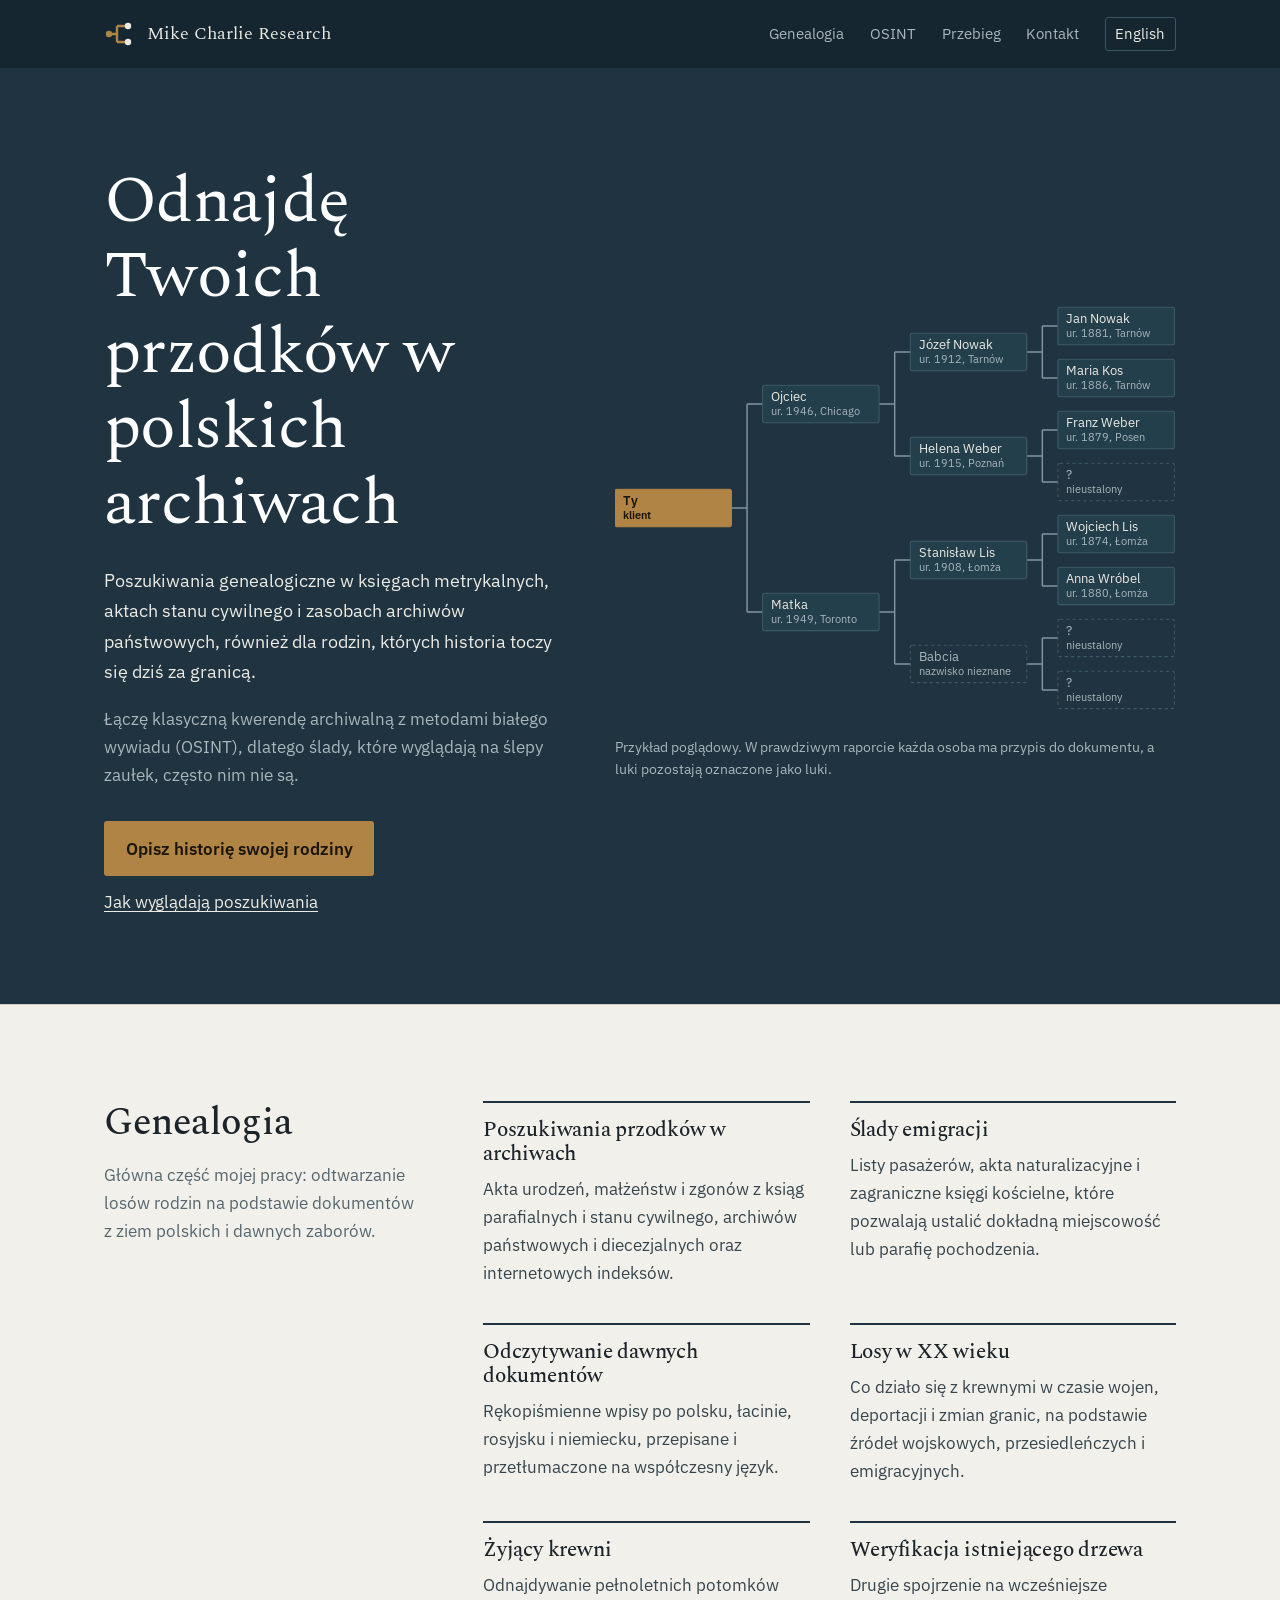
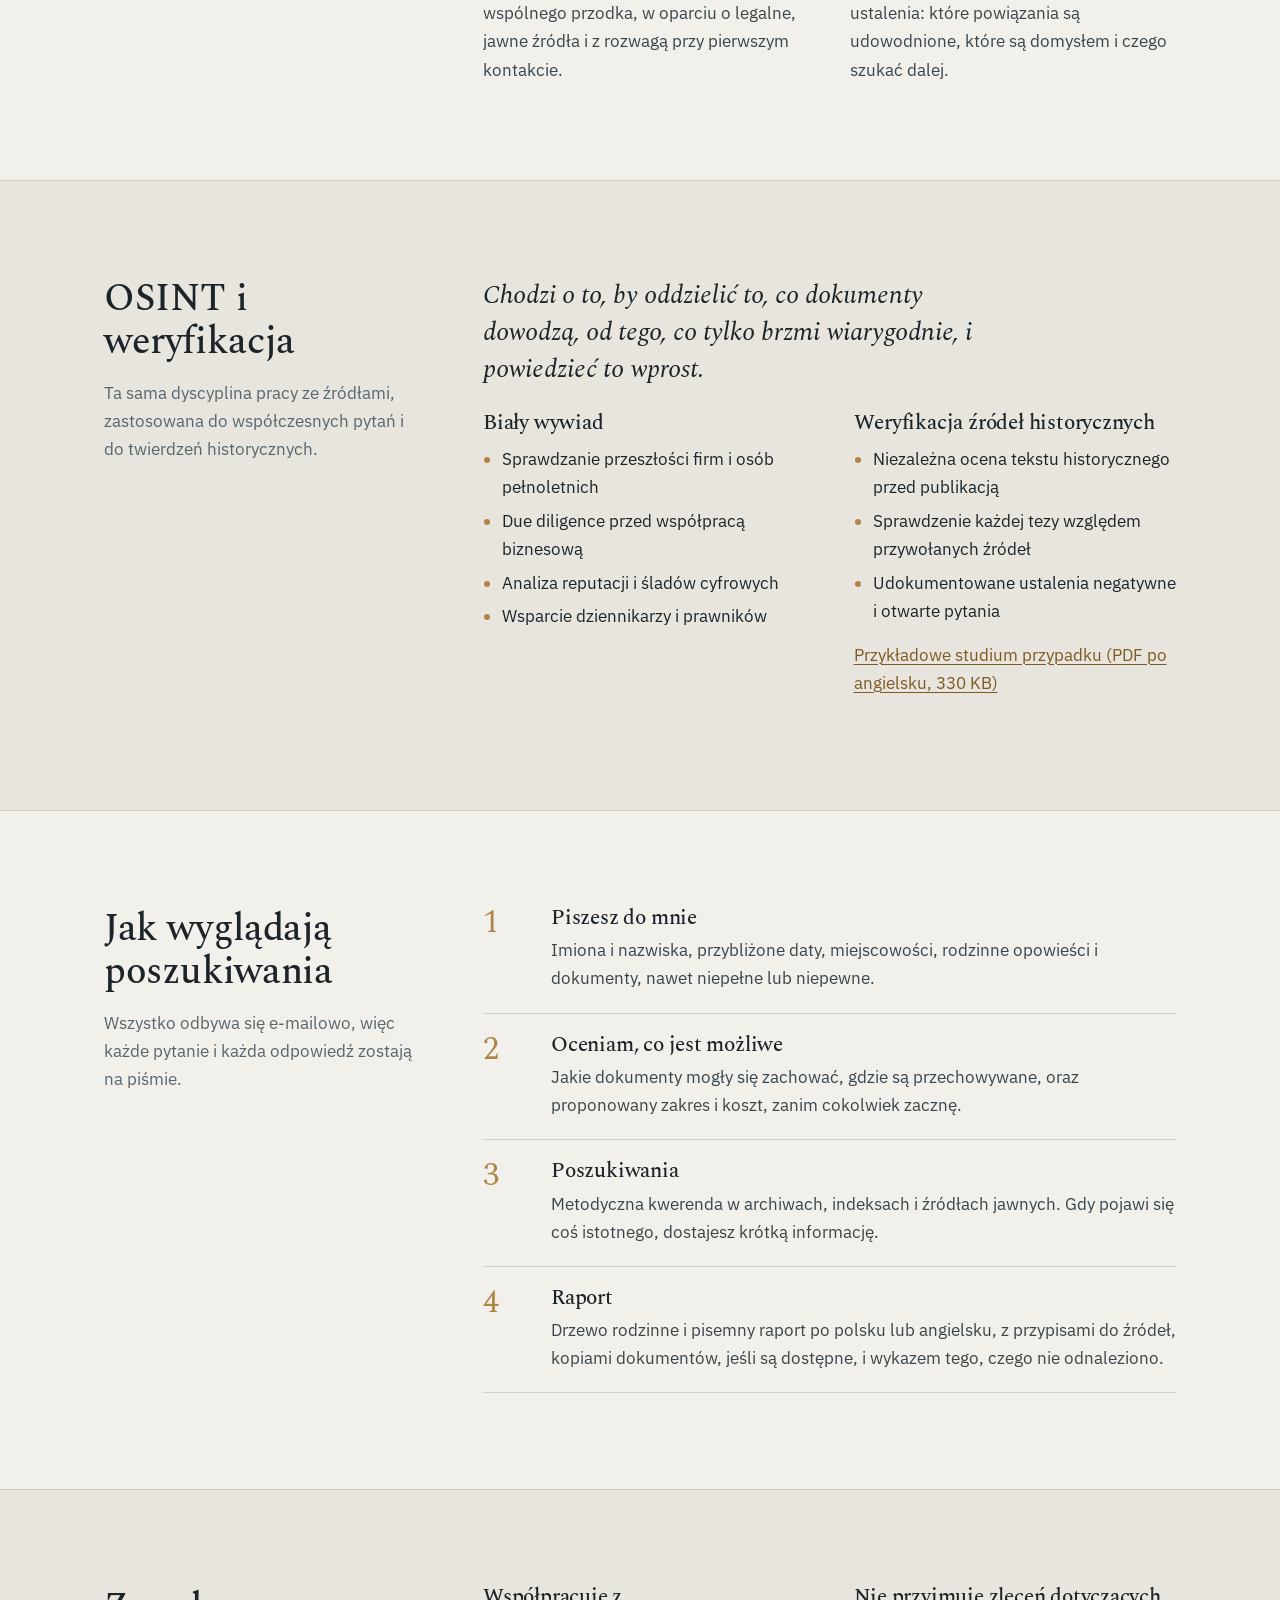
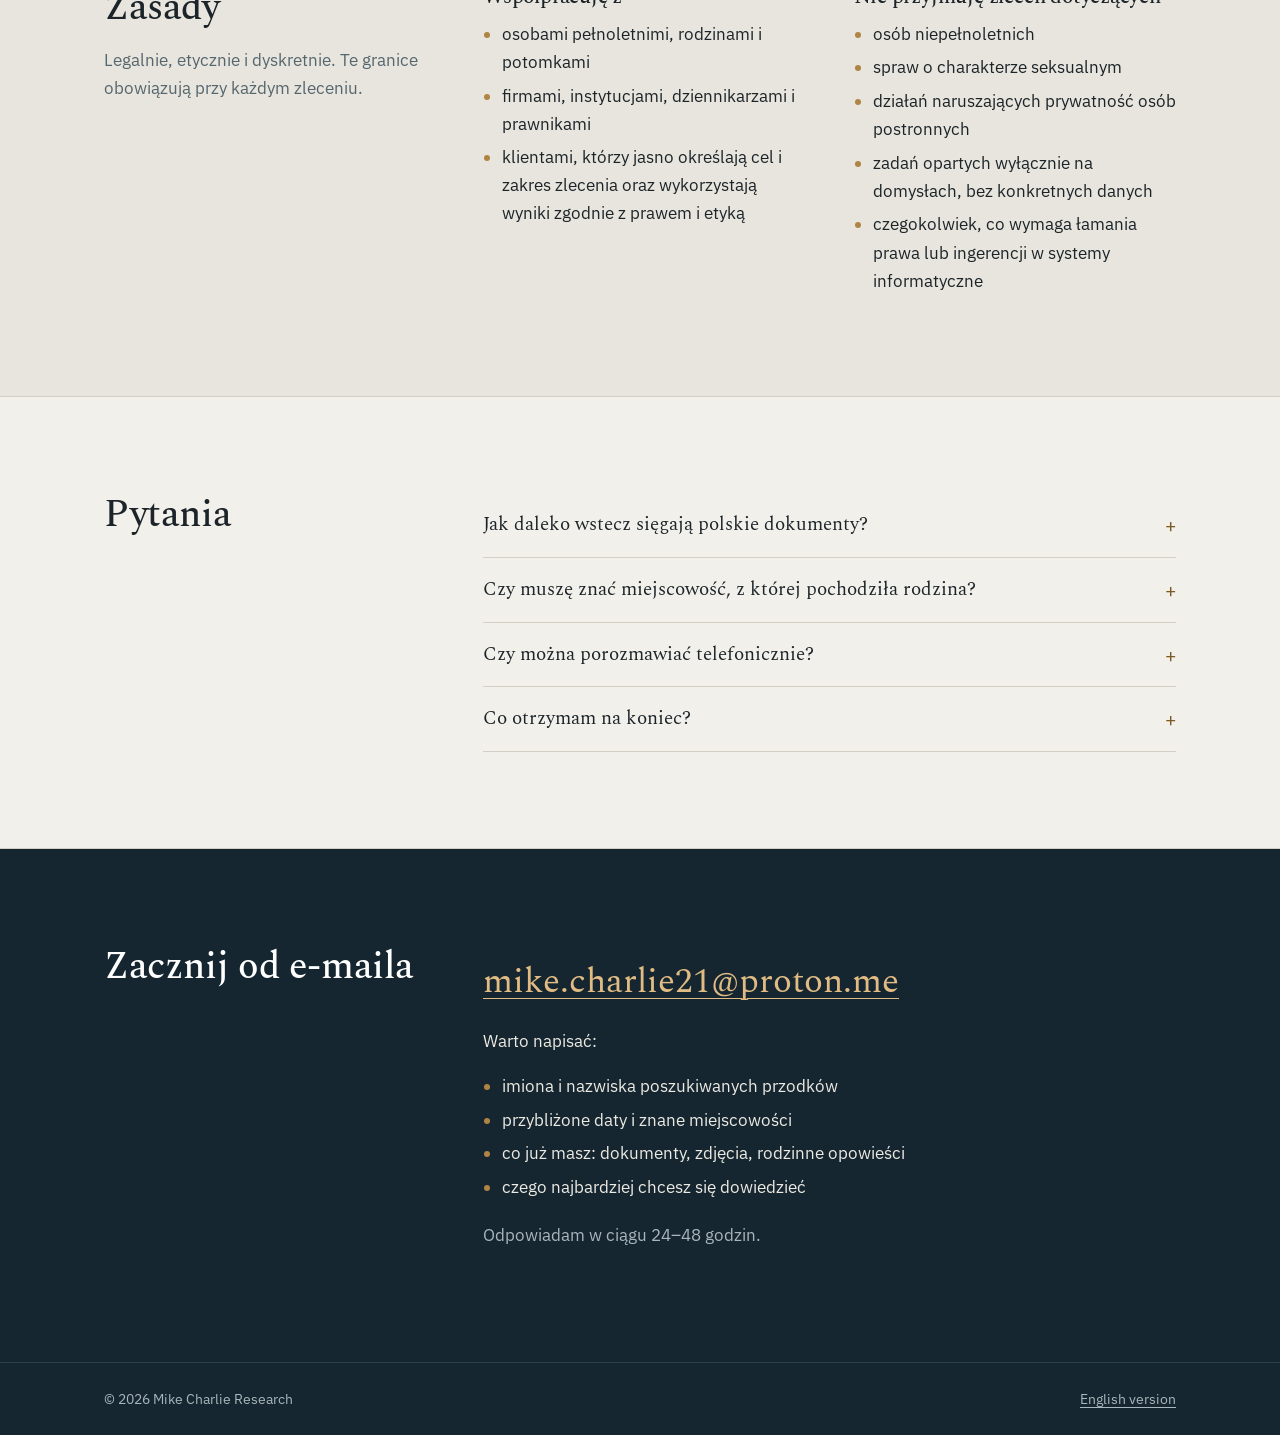
==== pl/index.html @ 54f765c5 "Shorten Polish meta description Co-Authored-By: Claude Opus 5.5 <noreply@anthropic.com>" ====
<!DOCTYPE html>
<html lang="pl">
<head>
  <meta charset="utf-8">
  <meta name="viewport" content="width=device-width, initial-scale=1">
  <title>Genealogia i poszukiwania przodków, OSINT | Mike Charlie Research</title>
  <meta name="description" content="Poszukiwania przodków w polskich archiwach: księgi metrykalne, akta stanu cywilnego, ślady emigracji, odczytywanie dawnych dokumentów i OSINT. Kontakt e-mailowy.">
  <link rel="canonical" href="https://osintinvestigator.github.io/osint/pl/">
  <link rel="alternate" hreflang="en" href="https://osintinvestigator.github.io/osint/">
  <link rel="alternate" hreflang="pl" href="https://osintinvestigator.github.io/osint/pl/">
  <link rel="alternate" hreflang="x-default" href="https://osintinvestigator.github.io/osint/">
  <meta name="robots" content="index, follow, max-image-preview:large">
  <meta name="theme-color" content="#152630">

  <meta property="og:type" content="website">
  <meta property="og:site_name" content="Mike Charlie Research">
  <meta property="og:title" content="Genealogia i poszukiwania przodków | Mike Charlie Research">
  <meta property="og:description" content="Poszukiwania przodków w polskich archiwach, ślady emigracji i weryfikacja źródeł. Każde ustalenie poparte przypisem do dokumentu.">
  <meta property="og:url" content="https://osintinvestigator.github.io/osint/pl/">
  <meta property="og:image" content="https://osintinvestigator.github.io/osint/assets/og-image-pl.png">
  <meta property="og:image:width" content="1200">
  <meta property="og:image:height" content="630">
  <meta property="og:locale" content="pl_PL">
  <meta property="og:locale:alternate" content="en_US">
  <meta name="twitter:card" content="summary_large_image">

  <link rel="icon" href="../favicon.ico" sizes="32x32">
  <link rel="icon" href="../assets/favicon.svg" type="image/svg+xml">
  <link rel="apple-touch-icon" href="../assets/apple-touch-icon.png">

  <link rel="preconnect" href="https://fonts.googleapis.com">
  <link rel="preconnect" href="https://fonts.gstatic.com" crossorigin>
  <link href="https://fonts.googleapis.com/css2?family=IBM+Plex+Sans:wght@400;500;600&family=Spectral:ital,wght@0,400;0,500;1,400&display=swap" rel="stylesheet">
  <link rel="stylesheet" href="../assets/styles.css">

  <script type="application/ld+json">
  {
    "@context": "https://schema.org",
    "@graph": [
      {
        "@type": "ProfessionalService",
        "@id": "https://osintinvestigator.github.io/osint/#business",
        "name": "Mike Charlie Research",
        "url": "https://osintinvestigator.github.io/osint/pl/",
        "logo": "https://osintinvestigator.github.io/osint/assets/apple-touch-icon.png",
        "image": "https://osintinvestigator.github.io/osint/assets/og-image-pl.png",
        "email": "mike.charlie21@proton.me",
        "description": "Poszukiwania genealogiczne w polskich archiwach, ustalanie śladów emigracji, weryfikacja źródeł historycznych oraz biały wywiad (OSINT) dla osób prywatnych, prawników i dziennikarzy.",
        "areaServed": "Worldwide",
        "availableLanguage": ["Polish", "English"],
        "knowsAbout": ["Genealogia", "Poszukiwania przodków", "Księgi metrykalne", "Archiwa państwowe", "Emigracja", "Weryfikacja źródeł historycznych", "Biały wywiad", "OSINT"]
      },
      {
        "@type": "FAQPage",
        "inLanguage": "pl",
        "mainEntity": [
          {"@type": "Question", "name": "Jak daleko wstecz sięgają polskie dokumenty?",
           "acceptedAnswer": {"@type": "Answer", "text": "Wiele katolickich ksiąg parafialnych zachowało się od XVII lub XVIII wieku, a akta stanu cywilnego prowadzono na większości ziem centralnej Polski od 1808 roku. Część zasobów zniszczyły wojny, więc zasięg poszukiwań zależy od parafii. Zanim zacznę pracę, mówię, czego realnie można się spodziewać."}},
          {"@type": "Question", "name": "Czy muszę znać miejscowość, z której pochodziła rodzina?",
           "acceptedAnswer": {"@type": "Answer", "text": "Nie. Ustalenie miejsca pochodzenia to często pierwszy etap pracy. Dokumenty emigracyjne, wojskowe i kościelne często wskazują miejscowość lub parafię."}},
          {"@type": "Question", "name": "Czy można porozmawiać telefonicznie?",
           "acceptedAnswer": {"@type": "Answer", "text": "Nie. Cała komunikacja odbywa się e-mailowo. Dzięki temu zakres zlecenia, pytania i ustalenia są udokumentowane na piśmie."}},
          {"@type": "Question", "name": "Co otrzymam na koniec?",
           "acceptedAnswer": {"@type": "Answer", "text": "Pisemny raport po polsku lub angielsku: drzewo rodzinne, każde ustalenie z odwołaniem do źródła, kopie lub linki do dokumentów, jeśli są dostępne, oraz wykaz tego, czego szukano bez rezultatu."}}
        ]
      }
    ]
  }
  </script>
</head>
<body>
  <a class="skip" href="#main">Przejdź do treści</a>

  <header class="site-head">
    <div class="wrap">
      <a class="brand" href="./" aria-label="Mike Charlie Research, strona główna">
        <svg viewBox="0 0 32 32" aria-hidden="true"><path d="M6 16h7M13 8v16M13 8h9M13 24h9" stroke="#b08444" stroke-width="2.4" fill="none"/><circle cx="24" cy="8" r="3.2" fill="#eceae3"/><circle cx="24" cy="24" r="3.2" fill="#eceae3"/><circle cx="5" cy="16" r="3.2" fill="#b08444"/></svg>
        Mike Charlie Research
      </a>
      <nav class="nav" aria-label="Menu główne">
        <a class="opt" href="#genealogia">Genealogia</a>
        <a class="opt" href="#osint">OSINT</a>
        <a class="opt" href="#przebieg">Przebieg</a>
        <a class="opt" href="#kontakt">Kontakt</a>
        <a class="lang" href="../" hreflang="en" lang="en">English</a>
      </nav>
    </div>
  </header>

  <main id="main">
    <section class="hero">
      <div class="wrap">
        <div>
          <h1>Odnajdę Twoich przodków w polskich archiwach</h1>
          <p class="lede">Poszukiwania genealogiczne w księgach metrykalnych, aktach stanu cywilnego i zasobach archiwów państwowych, również dla rodzin, których historia toczy się dziś za granicą.</p>
          <p class="sub">Łączę klasyczną kwerendę archiwalną z metodami białego wywiadu (OSINT), dlatego ślady, które wyglądają na ślepy zaułek, często nim nie są.</p>
          <div class="cta-row">
            <a class="btn" href="#kontakt">Opisz historię swojej rodziny</a>
            <a class="alt" href="#przebieg">Jak wyglądają poszukiwania</a>
          </div>
        </div>
        <figure style="margin:0">
          <svg class="tree" viewBox="0 0 540 400" role="img" aria-labelledby="tree-t tree-d">
          <title id="tree-t">Przykładowa tablica przodków</title><desc id="tree-d">Cztery pokolenia od klienta z Ameryki Północnej do pradziadków urodzonych w Tarnowie, Poznaniu i Łomży; nieustalone gałęzie oznaczone jako jeszcze nieznalezione.</desc>
          <path class="br g2" d="M112 200H127M127 100V300M127 100H142M127 300H142"/>
          <path class="br g3" d="M254 100H269M269 50V150M269 50H284M269 150H284"/>
          <path class="br g3" d="M254 300H269M269 250V350M269 250H284M269 350H284"/>
          <path class="br g4" d="M396 50H411M411 25V75M411 25H426M411 75H426"/>
          <path class="br g4" d="M396 150H411M411 125V175M411 125H426M411 175H426"/>
          <path class="br g4" d="M396 250H411M411 225V275M411 225H426M411 275H426"/>
          <path class="br g4" d="M396 350H411M411 325V375M411 325H426M411 375H426"/>
          <g class="slip g1 you"><rect x="0" y="182" width="112" height="36" rx="2"/><text x="8" y="197">Ty</text><text class="y" x="8" y="211">klient</text></g>
          <g class="slip g2"><rect x="142" y="82" width="112" height="36" rx="2"/><text x="150" y="97">Ojciec</text><text class="y" x="150" y="111">ur. 1946, Chicago</text></g>
          <g class="slip g2"><rect x="142" y="282" width="112" height="36" rx="2"/><text x="150" y="297">Matka</text><text class="y" x="150" y="311">ur. 1949, Toronto</text></g>
          <g class="slip g3"><rect x="284" y="32" width="112" height="36" rx="2"/><text x="292" y="47">Józef Nowak</text><text class="y" x="292" y="61">ur. 1912, Tarnów</text></g>
          <g class="slip g3"><rect x="284" y="132" width="112" height="36" rx="2"/><text x="292" y="147">Helena Weber</text><text class="y" x="292" y="161">ur. 1915, Poznań</text></g>
          <g class="slip g3"><rect x="284" y="232" width="112" height="36" rx="2"/><text x="292" y="247">Stanisław Lis</text><text class="y" x="292" y="261">ur. 1908, Łomża</text></g>
          <g class="slip g3 unknown"><rect x="284" y="332" width="112" height="36" rx="2"/><text x="292" y="347">Babcia</text><text class="y" x="292" y="361">nazwisko nieznane</text></g>
          <g class="slip g4"><rect x="426" y="7" width="112" height="36" rx="2"/><text x="434" y="22">Jan Nowak</text><text class="y" x="434" y="36">ur. 1881, Tarnów</text></g>
          <g class="slip g4"><rect x="426" y="57" width="112" height="36" rx="2"/><text x="434" y="72">Maria Kos</text><text class="y" x="434" y="86">ur. 1886, Tarnów</text></g>
          <g class="slip g4"><rect x="426" y="107" width="112" height="36" rx="2"/><text x="434" y="122">Franz Weber</text><text class="y" x="434" y="136">ur. 1879, Posen</text></g>
          <g class="slip g4 unknown"><rect x="426" y="157" width="112" height="36" rx="2"/><text x="434" y="172">?</text><text class="y" x="434" y="186">nieustalony</text></g>
          <g class="slip g4"><rect x="426" y="207" width="112" height="36" rx="2"/><text x="434" y="222">Wojciech Lis</text><text class="y" x="434" y="236">ur. 1874, Łomża</text></g>
          <g class="slip g4"><rect x="426" y="257" width="112" height="36" rx="2"/><text x="434" y="272">Anna Wróbel</text><text class="y" x="434" y="286">ur. 1880, Łomża</text></g>
          <g class="slip g4 unknown"><rect x="426" y="307" width="112" height="36" rx="2"/><text x="434" y="322">?</text><text class="y" x="434" y="336">nieustalony</text></g>
          <g class="slip g4 unknown"><rect x="426" y="357" width="112" height="36" rx="2"/><text x="434" y="372">?</text><text class="y" x="434" y="386">nieustalony</text></g>
          </svg>
          <figcaption class="tree-cap">Przykład poglądowy. W prawdziwym raporcie każda osoba ma przypis do dokumentu, a luki pozostają oznaczone jako luki.</figcaption>
        </figure>
      </div>
    </section>

    <section class="section" id="genealogia">
      <div class="wrap split">
        <header>
          <h2>Genealogia</h2>
          <p>Główna część mojej pracy: odtwarzanie losów rodzin na podstawie dokumentów z ziem polskich i dawnych zaborów.</p>
        </header>
        <ul class="services">
          <li>
            <h3>Poszukiwania przodków w archiwach</h3>
            <p>Akta urodzeń, małżeństw i zgonów z ksiąg parafialnych i stanu cywilnego, archiwów państwowych i diecezjalnych oraz internetowych indeksów.</p>
          </li>
          <li>
            <h3>Ślady emigracji</h3>
            <p>Listy pasażerów, akta naturalizacyjne i zagraniczne księgi kościelne, które pozwalają ustalić dokładną miejscowość lub parafię pochodzenia.</p>
          </li>
          <li>
            <h3>Odczytywanie dawnych dokumentów</h3>
            <p>Rękopiśmienne wpisy po polsku, łacinie, rosyjsku i niemiecku, przepisane i przetłumaczone na współczesny język.</p>
          </li>
          <li>
            <h3>Losy w XX wieku</h3>
            <p>Co działo się z krewnymi w czasie wojen, deportacji i zmian granic, na podstawie źródeł wojskowych, przesiedleńczych i emigracyjnych.</p>
          </li>
          <li>
            <h3>Żyjący krewni</h3>
            <p>Odnajdywanie pełnoletnich potomków wspólnego przodka, w oparciu o legalne, jawne źródła i z rozwagą przy pierwszym kontakcie.</p>
          </li>
          <li>
            <h3>Weryfikacja istniejącego drzewa</h3>
            <p>Drugie spojrzenie na wcześniejsze ustalenia: które powiązania są udowodnione, które są domysłem i czego szukać dalej.</p>
          </li>
        </ul>
      </div>
    </section>

    <section class="section band" id="osint">
      <div class="wrap split">
        <header>
          <h2>OSINT i weryfikacja</h2>
          <p>Ta sama dyscyplina pracy ze źródłami, zastosowana do współczesnych pytań i do twierdzeń historycznych.</p>
        </header>
        <div>
          <p class="quote">Chodzi o to, by oddzielić to, co dokumenty dowodzą, od tego, co tylko brzmi wiarygodnie, i powiedzieć to wprost.</p>
          <div class="two">
            <div>
              <h3>Biały wywiad</h3>
              <ul class="plain">
                <li>Sprawdzanie przeszłości firm i osób pełnoletnich</li>
                <li>Due diligence przed współpracą biznesową</li>
                <li>Analiza reputacji i śladów cyfrowych</li>
                <li>Wsparcie dziennikarzy i prawników</li>
              </ul>
            </div>
            <div>
              <h3>Weryfikacja źródeł historycznych</h3>
              <ul class="plain">
                <li>Niezależna ocena tekstu historycznego przed publikacją</li>
                <li>Sprawdzenie każdej tezy względem przywołanych źródeł</li>
                <li>Udokumentowane ustalenia negatywne i otwarte pytania</li>
              </ul>
              <p style="margin-top:1rem"><a href="../assets/case-study-historical-source-verification.pdf" hreflang="en">Przykładowe studium przypadku (PDF po angielsku, 330 KB)</a></p>
            </div>
          </div>
        </div>
      </div>
    </section>

    <section class="section" id="przebieg">
      <div class="wrap split">
        <header>
          <h2>Jak wyglądają poszukiwania</h2>
          <p>Wszystko odbywa się e-mailowo, więc każde pytanie i każda odpowiedź zostają na piśmie.</p>
        </header>
        <ol class="steps">
          <li>
            <h3>Piszesz do mnie</h3>
            <p>Imiona i nazwiska, przybliżone daty, miejscowości, rodzinne opowieści i dokumenty, nawet niepełne lub niepewne.</p>
          </li>
          <li>
            <h3>Oceniam, co jest możliwe</h3>
            <p>Jakie dokumenty mogły się zachować, gdzie są przechowywane, oraz proponowany zakres i koszt, zanim cokolwiek zacznę.</p>
          </li>
          <li>
            <h3>Poszukiwania</h3>
            <p>Metodyczna kwerenda w archiwach, indeksach i źródłach jawnych. Gdy pojawi się coś istotnego, dostajesz krótką informację.</p>
          </li>
          <li>
            <h3>Raport</h3>
            <p>Drzewo rodzinne i pisemny raport po polsku lub angielsku, z przypisami do źródeł, kopiami dokumentów, jeśli są dostępne, i wykazem tego, czego nie odnaleziono.</p>
          </li>
        </ol>
      </div>
    </section>

    <section class="section band" id="zasady">
      <div class="wrap split">
        <header>
          <h2>Zasady</h2>
          <p>Legalnie, etycznie i dyskretnie. Te granice obowiązują przy każdym zleceniu.</p>
        </header>
        <div class="two">
          <div>
            <h3>Współpracuję z</h3>
            <ul class="plain">
              <li>osobami pełnoletnimi, rodzinami i potomkami</li>
              <li>firmami, instytucjami, dziennikarzami i prawnikami</li>
              <li>klientami, którzy jasno określają cel i zakres zlecenia oraz wykorzystają wyniki zgodnie z prawem i etyką</li>
            </ul>
          </div>
          <div>
            <h3>Nie przyjmuję zleceń dotyczących</h3>
            <ul class="plain">
              <li>osób niepełnoletnich</li>
              <li>spraw o charakterze seksualnym</li>
              <li>działań naruszających prywatność osób postronnych</li>
              <li>zadań opartych wyłącznie na domysłach, bez konkretnych danych</li>
              <li>czegokolwiek, co wymaga łamania prawa lub ingerencji w systemy informatyczne</li>
            </ul>
          </div>
        </div>
      </div>
    </section>

    <section class="section faq" id="pytania">
      <div class="wrap split">
        <header>
          <h2>Pytania</h2>
        </header>
        <div>
          <details>
            <summary>Jak daleko wstecz sięgają polskie dokumenty?</summary>
            <p>Wiele katolickich ksiąg parafialnych zachowało się od XVII lub XVIII wieku, a akta stanu cywilnego prowadzono na większości ziem centralnej Polski od 1808 roku. Część zasobów zniszczyły wojny, więc zasięg poszukiwań zależy od parafii. Zanim zacznę pracę, mówię, czego realnie można się spodziewać.</p>
          </details>
          <details>
            <summary>Czy muszę znać miejscowość, z której pochodziła rodzina?</summary>
            <p>Nie. Ustalenie miejsca pochodzenia to często pierwszy etap pracy. Dokumenty emigracyjne, wojskowe i kościelne często wskazują miejscowość lub parafię.</p>
          </details>
          <details>
            <summary>Czy można porozmawiać telefonicznie?</summary>
            <p>Nie. Cała komunikacja odbywa się e-mailowo. Dzięki temu zakres zlecenia, pytania i ustalenia są udokumentowane na piśmie.</p>
          </details>
          <details>
            <summary>Co otrzymam na koniec?</summary>
            <p>Pisemny raport po polsku lub angielsku: drzewo rodzinne, każde ustalenie z odwołaniem do źródła, kopie lub linki do dokumentów, jeśli są dostępne, oraz wykaz tego, czego szukano bez rezultatu.</p>
          </details>
        </div>
      </div>
    </section>

    <section class="section contact" id="kontakt">
      <div class="wrap split">
        <header>
          <h2>Zacznij od e-maila</h2>
        </header>
        <div>
          <a class="mail" href="mailto:mike.charlie21@proton.me?subject=Zapytanie%20genealogiczne">mike.charlie21@proton.me</a>
          <p>Warto napisać:</p>
          <ul class="plain">
            <li>imiona i nazwiska poszukiwanych przodków</li>
            <li>przybliżone daty i znane miejscowości</li>
            <li>co już masz: dokumenty, zdjęcia, rodzinne opowieści</li>
            <li>czego najbardziej chcesz się dowiedzieć</li>
          </ul>
          <p class="muted" style="margin-top:1.25rem">Odpowiadam w ciągu 24–48 godzin.</p>
        </div>
      </div>
    </section>
  </main>

  <footer class="site-foot">
    <div class="wrap">
      <span>© 2026 Mike Charlie Research</span>
      <span><a href="../" hreflang="en" lang="en">English version</a></span>
    </div>
  </footer>
</body>
</html>
---- assets/styles.css ----
/* Mike Charlie Research — shared styles */
:root {
  --ink: #1f3440;        /* brand slate-teal */
  --ink-deep: #152630;
  --paper: #f1f0eb;
  --paper-2: #e7e5dd;
  --ochre: #b08444;      /* decorative / large text only */
  --ochre-text: #7e5a21; /* AA on paper */
  --text: #1c2429;
  --muted: #56666e;
  --line: #d3cfc4;
  --on-ink: #eceae3;
  --on-ink-muted: #a9b6bb;

  --serif: "Spectral", Georgia, "Times New Roman", serif;
  --sans: "IBM Plex Sans", "Segoe UI", system-ui, sans-serif;

  --wrap: 72rem;
  --gutter: clamp(1rem, 4vw, 2.5rem);
}

*, *::before, *::after { box-sizing: border-box; }
html { -webkit-text-size-adjust: 100%; scroll-behavior: smooth; }
body {
  margin: 0;
  background: var(--paper);
  color: var(--text);
  font: 400 1.0625rem/1.65 var(--sans);
  text-rendering: optimizeLegibility;
}
img, svg { max-width: 100%; height: auto; }
a { color: var(--ochre-text); text-underline-offset: .18em; text-decoration-thickness: 1px; }
a:hover { text-decoration-thickness: 2px; }
:focus-visible { outline: 2px solid var(--ochre); outline-offset: 3px; border-radius: 2px; }

.wrap { max-width: var(--wrap); margin: 0 auto; padding: 0 var(--gutter); }
.skip { position: absolute; left: -999px; top: 0; background: var(--paper); padding: .5rem 1rem; z-index: 10; }
.skip:focus { left: 1rem; top: 1rem; }

h1, h2, h3 { font-family: var(--serif); font-weight: 500; line-height: 1.15; letter-spacing: -.01em; margin: 0; }
h1 { font-size: clamp(2.3rem, 5.6vw, 4.1rem); font-weight: 400; }
h2 { font-size: clamp(1.7rem, 3.2vw, 2.35rem); }
h3 { font-size: 1.3rem; }
p { margin: 0 0 1em; max-width: 66ch; }

/* ---------- header ---------- */
.site-head { background: var(--ink-deep); color: var(--on-ink); }
.site-head .wrap { display: flex; align-items: center; justify-content: space-between; gap: 1rem; min-height: 4.25rem; }
.brand { display: flex; align-items: center; gap: .7rem; color: var(--on-ink); text-decoration: none; font-family: var(--serif); font-size: 1.15rem; }
.brand svg { width: 2rem; height: 2rem; flex: none; }
.nav { display: flex; align-items: center; gap: clamp(.8rem, 2vw, 1.75rem); font-size: .95rem; }
.nav a { color: var(--on-ink-muted); text-decoration: none; }
.nav a:hover { color: var(--on-ink); }
.nav .lang { color: var(--on-ink); border: 1px solid #3c5563; padding: .2rem .6rem; border-radius: 3px; }
@media (max-width: 760px) { .nav .opt { display: none; } }

/* ---------- hero ---------- */
.hero { background: var(--ink); color: var(--on-ink); padding: clamp(3rem, 8vw, 6rem) 0 clamp(3rem, 7vw, 5.5rem); overflow: hidden; }
.hero .wrap { display: grid; grid-template-columns: minmax(0, .9fr) minmax(0, 1.1fr); gap: clamp(2rem, 4vw, 3.5rem); align-items: center; }
.hero h1 { color: #fff; max-width: 14ch; }
.hero .lede { font-size: 1.15rem; color: var(--on-ink); margin-top: 1.5rem; max-width: 46ch; }
.hero .sub { color: var(--on-ink-muted); max-width: 46ch; }
.cta-row { display: flex; flex-wrap: wrap; gap: .75rem 1.25rem; align-items: center; margin-top: 2rem; }
.btn { display: inline-block; background: var(--ochre); color: #1a1409; font-weight: 600; text-decoration: none; padding: .85rem 1.35rem; border-radius: 3px; }
.btn:hover { background: #c4985a; }
.cta-row .alt { color: var(--on-ink); }
@media (max-width: 860px) { .hero .wrap { grid-template-columns: 1fr; } }

/* pedigree chart */
.tree { width: 100%; }
.tree .br { fill: none; stroke: #7f96a0; stroke-width: 1.4; }
.tree .slip rect { fill: #243f4c; stroke: #3f5a67; }
.tree .slip.you rect { fill: var(--ochre); stroke: var(--ochre); }
.tree .slip text { font-family: var(--sans); font-size: 12.5px; fill: var(--on-ink); }
.tree .slip text.y { fill: var(--on-ink-muted); font-size: 11px; }
.tree .slip.you text { fill: #1a1409; font-weight: 600; }
.tree .slip.unknown rect { fill: none; stroke-dasharray: 3 3; }
.tree .slip.unknown text { fill: var(--on-ink-muted); }
@media (prefers-reduced-motion: no-preference) {
  .tree .br { stroke-dasharray: 400; stroke-dashoffset: 400; animation: draw 1.1s ease-out forwards; }
  .tree .slip { opacity: 0; animation: show .5s ease-out forwards; }
  .tree .g1 { animation-delay: .1s; }
  .tree .g2 { animation-delay: .7s; }
  .tree .g3 { animation-delay: 1.3s; }
  .tree .g4 { animation-delay: 1.9s; }
  .tree .g5 { animation-delay: 2.5s; }
  @keyframes draw { to { stroke-dashoffset: 0; } }
  @keyframes show { to { opacity: 1; } }
}
.tree-cap { font-size: .85rem; color: var(--on-ink-muted); margin: .75rem 0 0; }

/* ---------- sections ---------- */
.section { padding: clamp(3.5rem, 8vw, 6rem) 0; border-top: 1px solid var(--line); }
.section:first-of-type { border-top: 0; }
.split { display: grid; grid-template-columns: minmax(0, 1fr) minmax(0, 2.2fr); gap: clamp(1.5rem, 5vw, 5rem); }
.split > header p { color: var(--muted); margin-top: 1rem; }
@media (max-width: 860px) { .split { grid-template-columns: 1fr; } }

.services { list-style: none; margin: 0; padding: 0; display: grid; grid-template-columns: repeat(2, minmax(0, 1fr)); gap: 2.25rem 2.5rem; }
.services li { border-top: 2px solid var(--ink); padding-top: 1rem; }
.services h3 { margin-bottom: .5rem; }
.services p { color: #37454c; margin: 0; }
@media (max-width: 620px) { .services { grid-template-columns: 1fr; } }

.plain { margin: 0; padding-left: 1.2rem; }
.plain li { margin: .35rem 0; max-width: 62ch; }
.plain li::marker { color: var(--ochre); }

/* process: a real sequence, so it is numbered */
.steps { list-style: none; counter-reset: s; margin: 0; padding: 0; }
.steps li { counter-increment: s; display: grid; grid-template-columns: 3.25rem 1fr; gap: 0 1rem; padding: 1.25rem 0; border-bottom: 1px solid var(--line); }
.steps li:first-child { padding-top: 0; }
.steps li::before { content: counter(s); font-family: var(--serif); font-size: 2rem; line-height: 1; color: var(--ochre); grid-row: span 2; }
.steps h3 { margin-bottom: .35rem; }
.steps p { margin: 0; color: #37454c; }

.band { background: var(--paper-2); }
.quote { font-family: var(--serif); font-style: italic; font-size: clamp(1.25rem, 2.4vw, 1.6rem); line-height: 1.45; margin: 0 0 1.5rem; max-width: 40ch; }

.two { display: grid; grid-template-columns: 1fr 1fr; gap: 2rem 3rem; }
.two h3 { margin-bottom: .6rem; }
@media (max-width: 620px) { .two { grid-template-columns: 1fr; } }

.faq details { border-bottom: 1px solid var(--line); padding: 1rem 0; }
.faq summary { cursor: pointer; font-family: var(--serif); font-size: 1.2rem; list-style: none; display: flex; justify-content: space-between; gap: 1rem; }
.faq summary::-webkit-details-marker { display: none; }
.faq summary::after { content: "+"; color: var(--ochre-text); font-family: var(--sans); }
.faq details[open] summary::after { content: "\2212"; }
.faq details p { margin: .75rem 0 0; color: #37454c; }

/* ---------- contact ---------- */
.contact { background: var(--ink-deep); color: var(--on-ink); }
.contact h2 { color: #fff; }
.contact a { color: #e0bb83; }
.contact .mail { font-family: var(--serif); font-size: clamp(1.4rem, 3.6vw, 2.2rem); display: inline-block; margin: .5rem 0 1rem; word-break: break-all; }
.contact .plain li::marker { color: var(--ochre); }
.contact .muted { color: var(--on-ink-muted); }

.site-foot { background: var(--ink-deep); color: var(--on-ink-muted); font-size: .9rem; border-top: 1px solid #2a4150; }
.site-foot .wrap { display: flex; flex-wrap: wrap; justify-content: space-between; gap: .5rem 2rem; padding-top: 1.5rem; padding-bottom: 1.5rem; }
.site-foot a { color: var(--on-ink-muted); }
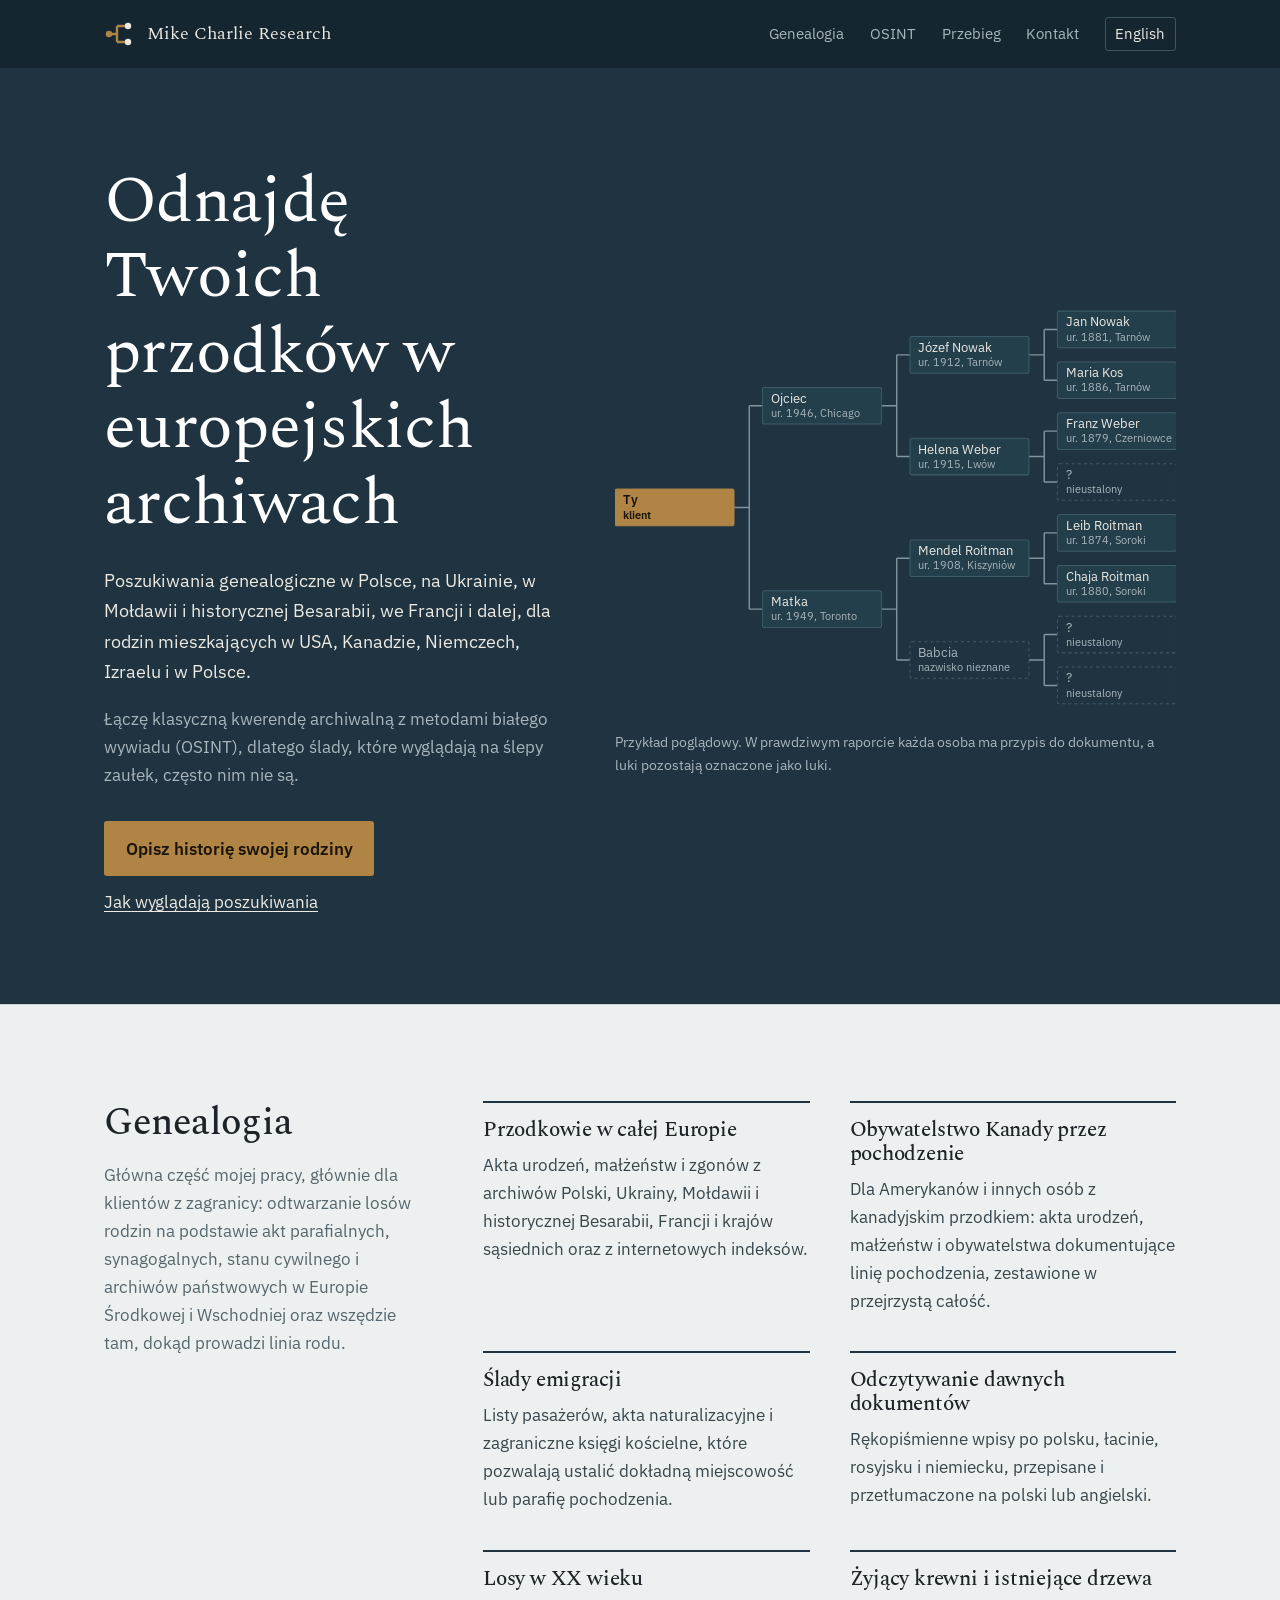
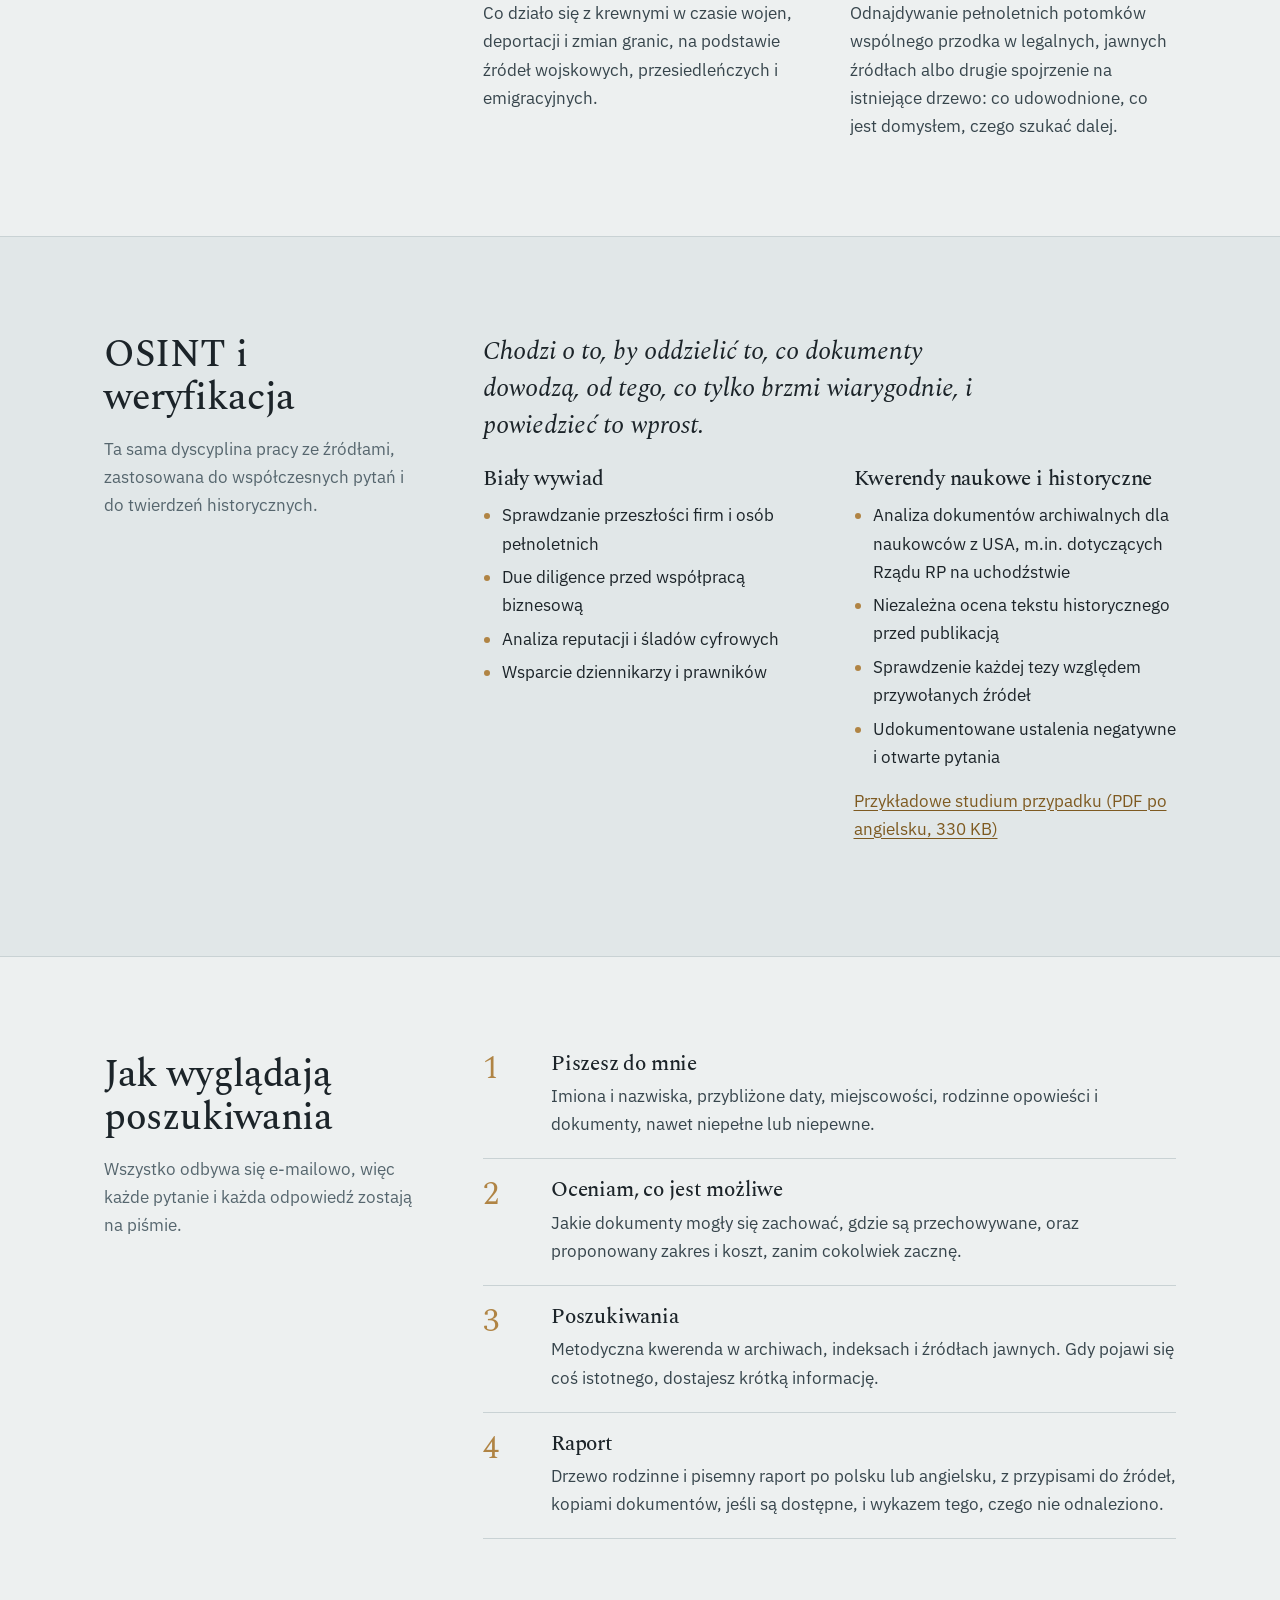
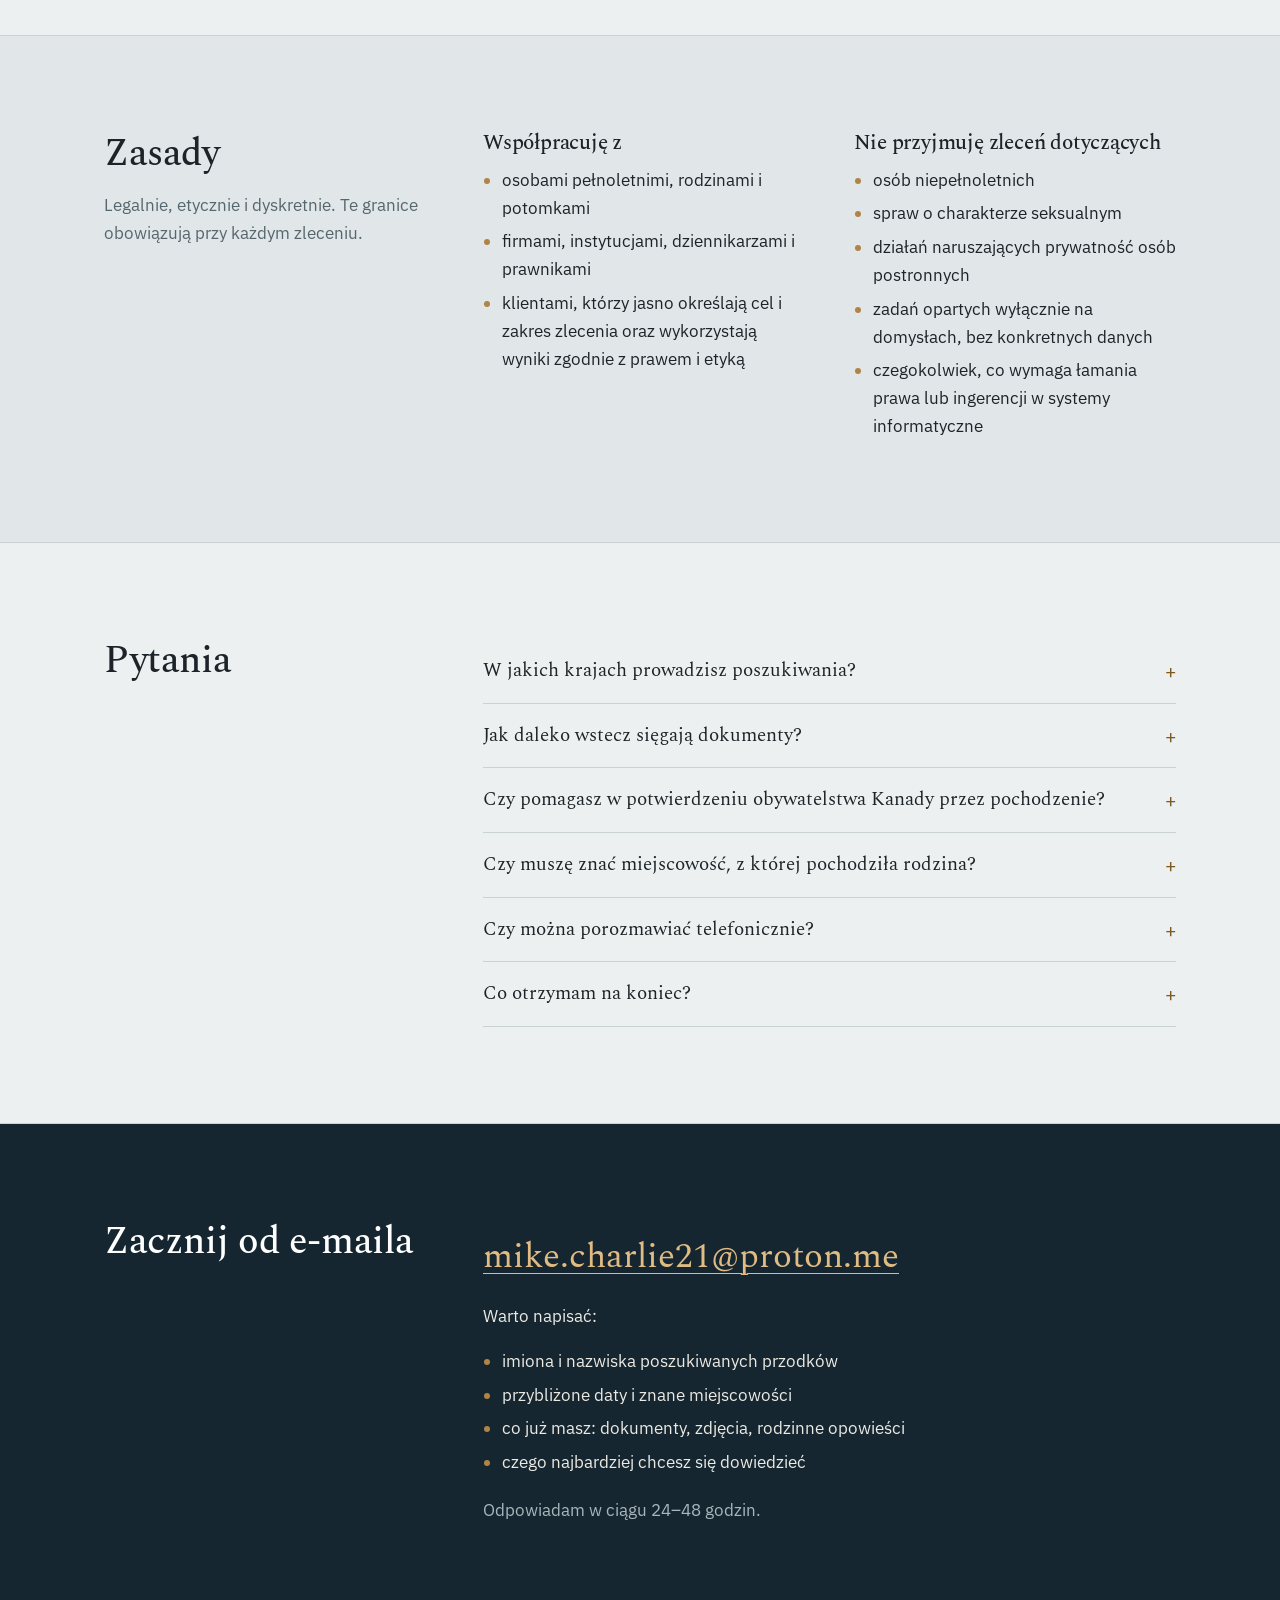
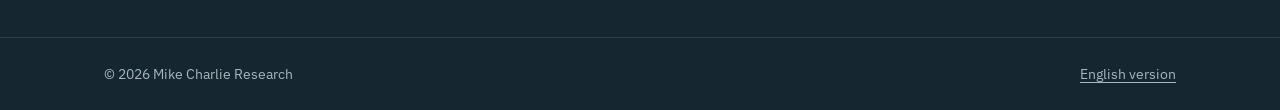
==== commit 11ff3a5c: "Reposition for international clients: European archives, Canadian citizenship, academic research - H" ====
--- a/pl/index.html
+++ b/pl/index.html
@@ -3,8 +3,8 @@
 <head>
   <meta charset="utf-8">
   <meta name="viewport" content="width=device-width, initial-scale=1">
-  <title>Genealogia i poszukiwania przodków, OSINT | Mike Charlie Research</title>
-  <meta name="description" content="Poszukiwania przodków w polskich archiwach: księgi metrykalne, akta stanu cywilnego, ślady emigracji, odczytywanie dawnych dokumentów i OSINT. Kontakt e-mailowy.">
+  <title>Poszukiwania przodków w Europie | Mike Charlie Research</title>
+  <meta name="description" content="Poszukiwania przodków w archiwach Polski, Ukrainy, Mołdawii (Besarabii), Francji i innych krajów. Dokumentacja do obywatelstwa Kanady, kwerendy naukowe, OSINT.">
   <link rel="canonical" href="https://osintinvestigator.github.io/osint/pl/">
   <link rel="alternate" hreflang="en" href="https://osintinvestigator.github.io/osint/">
   <link rel="alternate" hreflang="pl" href="https://osintinvestigator.github.io/osint/pl/">
@@ -14,8 +14,8 @@
 
   <meta property="og:type" content="website">
   <meta property="og:site_name" content="Mike Charlie Research">
-  <meta property="og:title" content="Genealogia i poszukiwania przodków | Mike Charlie Research">
-  <meta property="og:description" content="Poszukiwania przodków w polskich archiwach, ślady emigracji i weryfikacja źródeł. Każde ustalenie poparte przypisem do dokumentu.">
+  <meta property="og:title" content="Genealogia i poszukiwania przodków w Europie | Mike Charlie Research">
+  <meta property="og:description" content="Poszukiwania przodków w archiwach Polski, Ukrainy, Mołdawii, Francji i innych krajów, dla rodzin z USA, Kanady, Niemiec i Izraela. Każde ustalenie poparte przypisem do dokumentu.">
   <meta property="og:url" content="https://osintinvestigator.github.io/osint/pl/">
   <meta property="og:image" content="https://osintinvestigator.github.io/osint/assets/og-image-pl.png">
   <meta property="og:image:width" content="1200">
@@ -45,17 +45,21 @@
         "logo": "https://osintinvestigator.github.io/osint/assets/apple-touch-icon.png",
         "image": "https://osintinvestigator.github.io/osint/assets/og-image-pl.png",
         "email": "mike.charlie21@proton.me",
-        "description": "Poszukiwania genealogiczne w polskich archiwach, ustalanie śladów emigracji, weryfikacja źródeł historycznych oraz biały wywiad (OSINT) dla osób prywatnych, prawników i dziennikarzy.",
+        "description": "Poszukiwania genealogiczne w archiwach europejskich, zwłaszcza Polski, Ukrainy, Mołdawii (historycznej Besarabii) i Francji, dla klientów z USA, Kanady, Niemiec i Izraela. Dokumentacja pochodzenia do potwierdzenia obywatelstwa Kanady, kwerendy dla naukowców, weryfikacja źródeł historycznych i biały wywiad (OSINT).",
         "areaServed": "Worldwide",
         "availableLanguage": ["Polish", "English"],
-        "knowsAbout": ["Genealogia", "Poszukiwania przodków", "Księgi metrykalne", "Archiwa państwowe", "Emigracja", "Weryfikacja źródeł historycznych", "Biały wywiad", "OSINT"]
+        "knowsAbout": ["Genealogia", "Poszukiwania przodków", "Genealogia Europy Wschodniej", "Besarabia", "Mołdawia", "Ukraina", "Obywatelstwo Kanady przez pochodzenie", "Rząd RP na uchodźstwie", "Księgi metrykalne", "Emigracja", "Weryfikacja źródeł historycznych", "OSINT"]
       },
       {
         "@type": "FAQPage",
         "inLanguage": "pl",
         "mainEntity": [
-          {"@type": "Question", "name": "Jak daleko wstecz sięgają polskie dokumenty?",
-           "acceptedAnswer": {"@type": "Answer", "text": "Wiele katolickich ksiąg parafialnych zachowało się od XVII lub XVIII wieku, a akta stanu cywilnego prowadzono na większości ziem centralnej Polski od 1808 roku. Część zasobów zniszczyły wojny, więc zasięg poszukiwań zależy od parafii. Zanim zacznę pracę, mówię, czego realnie można się spodziewać."}},
+          {"@type": "Question", "name": "W jakich krajach prowadzisz poszukiwania?",
+           "acceptedAnswer": {"@type": "Answer", "text": "Głównie w Europie Środkowej i Wschodniej: w Polsce, na Ukrainie, w Mołdawii i historycznej Besarabii, a także we Francji, w Niemczech i innych krajach, do których prowadzi linia rodu. Większość moich klientów mieszka w USA, Niemczech, Izraelu i Kanadzie."}},
+          {"@type": "Question", "name": "Jak daleko wstecz sięgają dokumenty?",
+           "acceptedAnswer": {"@type": "Answer", "text": "To zależy od kraju i parafii lub gminy wyznaniowej. W Polsce wiele katolickich ksiąg parafialnych zachowało się od XVII lub XVIII wieku; na dawnych ziemiach Imperium Rosyjskiego, np. w Besarabii, większość zachowanych ksiąg metrykalnych pochodzi z XIX wieku. Część zasobów zniszczyły wojny, więc zanim zacznę pracę, mówię, czego realnie można się spodziewać."}},
+          {"@type": "Question", "name": "Czy pomagasz w potwierdzeniu obywatelstwa Kanady przez pochodzenie?",
+           "acceptedAnswer": {"@type": "Answer", "text": "Tak, w części badawczej. Odnajduję i dokumentuję akta urodzeń, małżeństw i obywatelstwa, które łączą Cię z kanadyjskim przodkiem, i zestawiam je w przejrzystą dokumentację pochodzenia. Nie udzielam porad prawnych i nie składam wniosków; w tym zakresie należy zwrócić się do prawnika imigracyjnego lub bezpośrednio do IRCC."}},
           {"@type": "Question", "name": "Czy muszę znać miejscowość, z której pochodziła rodzina?",
            "acceptedAnswer": {"@type": "Answer", "text": "Nie. Ustalenie miejsca pochodzenia to często pierwszy etap pracy. Dokumenty emigracyjne, wojskowe i kościelne często wskazują miejscowość lub parafię."}},
           {"@type": "Question", "name": "Czy można porozmawiać telefonicznie?",
@@ -91,8 +95,8 @@
     <section class="hero">
       <div class="wrap">
         <div>
-          <h1>Odnajdę Twoich przodków w polskich archiwach</h1>
-          <p class="lede">Poszukiwania genealogiczne w księgach metrykalnych, aktach stanu cywilnego i zasobach archiwów państwowych, również dla rodzin, których historia toczy się dziś za granicą.</p>
+          <h1>Odnajdę Twoich przodków w europejskich archiwach</h1>
+          <p class="lede">Poszukiwania genealogiczne w Polsce, na Ukrainie, w Mołdawii i historycznej Besarabii, we Francji i dalej, dla rodzin mieszkających w USA, Kanadzie, Niemczech, Izraelu i w Polsce.</p>
           <p class="sub">Łączę klasyczną kwerendę archiwalną z metodami białego wywiadu (OSINT), dlatego ślady, które wyglądają na ślepy zaułek, często nim nie są.</p>
           <div class="cta-row">
             <a class="btn" href="#kontakt">Opisz historię swojej rodziny</a>
@@ -100,30 +104,30 @@
           </div>
         </div>
         <figure style="margin:0">
-          <svg class="tree" viewBox="0 0 540 400" role="img" aria-labelledby="tree-t tree-d">
-          <title id="tree-t">Przykładowa tablica przodków</title><desc id="tree-d">Cztery pokolenia od klienta z Ameryki Północnej do pradziadków urodzonych w Tarnowie, Poznaniu i Łomży; nieustalone gałęzie oznaczone jako jeszcze nieznalezione.</desc>
-          <path class="br g2" d="M112 200H127M127 100V300M127 100H142M127 300H142"/>
-          <path class="br g3" d="M254 100H269M269 50V150M269 50H284M269 150H284"/>
-          <path class="br g3" d="M254 300H269M269 250V350M269 250H284M269 350H284"/>
-          <path class="br g4" d="M396 50H411M411 25V75M411 25H426M411 75H426"/>
-          <path class="br g4" d="M396 150H411M411 125V175M411 125H426M411 175H426"/>
-          <path class="br g4" d="M396 250H411M411 225V275M411 225H426M411 275H426"/>
-          <path class="br g4" d="M396 350H411M411 325V375M411 325H426M411 375H426"/>
-          <g class="slip g1 you"><rect x="0" y="182" width="112" height="36" rx="2"/><text x="8" y="197">Ty</text><text class="y" x="8" y="211">klient</text></g>
-          <g class="slip g2"><rect x="142" y="82" width="112" height="36" rx="2"/><text x="150" y="97">Ojciec</text><text class="y" x="150" y="111">ur. 1946, Chicago</text></g>
-          <g class="slip g2"><rect x="142" y="282" width="112" height="36" rx="2"/><text x="150" y="297">Matka</text><text class="y" x="150" y="311">ur. 1949, Toronto</text></g>
-          <g class="slip g3"><rect x="284" y="32" width="112" height="36" rx="2"/><text x="292" y="47">Józef Nowak</text><text class="y" x="292" y="61">ur. 1912, Tarnów</text></g>
-          <g class="slip g3"><rect x="284" y="132" width="112" height="36" rx="2"/><text x="292" y="147">Helena Weber</text><text class="y" x="292" y="161">ur. 1915, Poznań</text></g>
-          <g class="slip g3"><rect x="284" y="232" width="112" height="36" rx="2"/><text x="292" y="247">Stanisław Lis</text><text class="y" x="292" y="261">ur. 1908, Łomża</text></g>
-          <g class="slip g3 unknown"><rect x="284" y="332" width="112" height="36" rx="2"/><text x="292" y="347">Babcia</text><text class="y" x="292" y="361">nazwisko nieznane</text></g>
-          <g class="slip g4"><rect x="426" y="7" width="112" height="36" rx="2"/><text x="434" y="22">Jan Nowak</text><text class="y" x="434" y="36">ur. 1881, Tarnów</text></g>
-          <g class="slip g4"><rect x="426" y="57" width="112" height="36" rx="2"/><text x="434" y="72">Maria Kos</text><text class="y" x="434" y="86">ur. 1886, Tarnów</text></g>
-          <g class="slip g4"><rect x="426" y="107" width="112" height="36" rx="2"/><text x="434" y="122">Franz Weber</text><text class="y" x="434" y="136">ur. 1879, Posen</text></g>
-          <g class="slip g4 unknown"><rect x="426" y="157" width="112" height="36" rx="2"/><text x="434" y="172">?</text><text class="y" x="434" y="186">nieustalony</text></g>
-          <g class="slip g4"><rect x="426" y="207" width="112" height="36" rx="2"/><text x="434" y="222">Wojciech Lis</text><text class="y" x="434" y="236">ur. 1874, Łomża</text></g>
-          <g class="slip g4"><rect x="426" y="257" width="112" height="36" rx="2"/><text x="434" y="272">Anna Wróbel</text><text class="y" x="434" y="286">ur. 1880, Łomża</text></g>
-          <g class="slip g4 unknown"><rect x="426" y="307" width="112" height="36" rx="2"/><text x="434" y="322">?</text><text class="y" x="434" y="336">nieustalony</text></g>
-          <g class="slip g4 unknown"><rect x="426" y="357" width="112" height="36" rx="2"/><text x="434" y="372">?</text><text class="y" x="434" y="386">nieustalony</text></g>
+          <svg class="tree" viewBox="0 0 552 400" role="img" aria-labelledby="tree-t tree-d">
+          <title id="tree-t">Przykładowa tablica przodków</title><desc id="tree-d">Cztery pokolenia od klienta z Ameryki Północnej do pradziadków urodzonych w Tarnowie, Czerniowcach i Sorokach w Besarabii; nieustalone gałęzie oznaczone jako jeszcze nieznalezione.</desc>
+          <path class="br g2" d="M117 200H132M132 100V300M132 100H145M132 300H145"/>
+          <path class="br g3" d="M262 100H277M277 50V150M277 50H290M277 150H290"/>
+          <path class="br g3" d="M262 300H277M277 250V350M277 250H290M277 350H290"/>
+          <path class="br g4" d="M407 50H422M422 25V75M422 25H435M422 75H435"/>
+          <path class="br g4" d="M407 150H422M422 125V175M422 125H435M422 175H435"/>
+          <path class="br g4" d="M407 250H422M422 225V275M422 225H435M422 275H435"/>
+          <path class="br g4" d="M407 350H422M422 325V375M422 325H435M422 375H435"/>
+          <g class="slip g1 you"><rect x="0" y="182" width="117" height="36" rx="2"/><text x="8" y="197">Ty</text><text class="y" x="8" y="211">klient</text></g>
+          <g class="slip g2"><rect x="145" y="82" width="117" height="36" rx="2"/><text x="153" y="97">Ojciec</text><text class="y" x="153" y="111">ur. 1946, Chicago</text></g>
+          <g class="slip g2"><rect x="145" y="282" width="117" height="36" rx="2"/><text x="153" y="297">Matka</text><text class="y" x="153" y="311">ur. 1949, Toronto</text></g>
+          <g class="slip g3"><rect x="290" y="32" width="117" height="36" rx="2"/><text x="298" y="47">Józef Nowak</text><text class="y" x="298" y="61">ur. 1912, Tarnów</text></g>
+          <g class="slip g3"><rect x="290" y="132" width="117" height="36" rx="2"/><text x="298" y="147">Helena Weber</text><text class="y" x="298" y="161">ur. 1915, Lwów</text></g>
+          <g class="slip g3"><rect x="290" y="232" width="117" height="36" rx="2"/><text x="298" y="247">Mendel Roitman</text><text class="y" x="298" y="261">ur. 1908, Kiszyniów</text></g>
+          <g class="slip g3 unknown"><rect x="290" y="332" width="117" height="36" rx="2"/><text x="298" y="347">Babcia</text><text class="y" x="298" y="361">nazwisko nieznane</text></g>
+          <g class="slip g4"><rect x="435" y="7" width="117" height="36" rx="2"/><text x="443" y="22">Jan Nowak</text><text class="y" x="443" y="36">ur. 1881, Tarnów</text></g>
+          <g class="slip g4"><rect x="435" y="57" width="117" height="36" rx="2"/><text x="443" y="72">Maria Kos</text><text class="y" x="443" y="86">ur. 1886, Tarnów</text></g>
+          <g class="slip g4"><rect x="435" y="107" width="117" height="36" rx="2"/><text x="443" y="122">Franz Weber</text><text class="y" x="443" y="136">ur. 1879, Czerniowce</text></g>
+          <g class="slip g4 unknown"><rect x="435" y="157" width="117" height="36" rx="2"/><text x="443" y="172">?</text><text class="y" x="443" y="186">nieustalony</text></g>
+          <g class="slip g4"><rect x="435" y="207" width="117" height="36" rx="2"/><text x="443" y="222">Leib Roitman</text><text class="y" x="443" y="236">ur. 1874, Soroki</text></g>
+          <g class="slip g4"><rect x="435" y="257" width="117" height="36" rx="2"/><text x="443" y="272">Chaja Roitman</text><text class="y" x="443" y="286">ur. 1880, Soroki</text></g>
+          <g class="slip g4 unknown"><rect x="435" y="307" width="117" height="36" rx="2"/><text x="443" y="322">?</text><text class="y" x="443" y="336">nieustalony</text></g>
+          <g class="slip g4 unknown"><rect x="435" y="357" width="117" height="36" rx="2"/><text x="443" y="372">?</text><text class="y" x="443" y="386">nieustalony</text></g>
           </svg>
           <figcaption class="tree-cap">Przykład poglądowy. W prawdziwym raporcie każda osoba ma przypis do dokumentu, a luki pozostają oznaczone jako luki.</figcaption>
         </figure>
@@ -134,12 +138,16 @@
       <div class="wrap split">
         <header>
           <h2>Genealogia</h2>
-          <p>Główna część mojej pracy: odtwarzanie losów rodzin na podstawie dokumentów z ziem polskich i dawnych zaborów.</p>
+          <p>Główna część mojej pracy, głównie dla klientów z zagranicy: odtwarzanie losów rodzin na podstawie akt parafialnych, synagogalnych, stanu cywilnego i archiwów państwowych w Europie Środkowej i Wschodniej oraz wszędzie tam, dokąd prowadzi linia rodu.</p>
         </header>
         <ul class="services">
           <li>
-            <h3>Poszukiwania przodków w archiwach</h3>
-            <p>Akta urodzeń, małżeństw i zgonów z ksiąg parafialnych i stanu cywilnego, archiwów państwowych i diecezjalnych oraz internetowych indeksów.</p>
+            <h3>Przodkowie w całej Europie</h3>
+            <p>Akta urodzeń, małżeństw i zgonów z archiwów Polski, Ukrainy, Mołdawii i historycznej Besarabii, Francji i krajów sąsiednich oraz z internetowych indeksów.</p>
+          </li>
+          <li>
+            <h3>Obywatelstwo Kanady przez pochodzenie</h3>
+            <p>Dla Amerykanów i innych osób z kanadyjskim przodkiem: akta urodzeń, małżeństw i obywatelstwa dokumentujące linię pochodzenia, zestawione w przejrzystą całość.</p>
           </li>
           <li>
             <h3>Ślady emigracji</h3>
@@ -147,19 +155,15 @@
           </li>
           <li>
             <h3>Odczytywanie dawnych dokumentów</h3>
-            <p>Rękopiśmienne wpisy po polsku, łacinie, rosyjsku i niemiecku, przepisane i przetłumaczone na współczesny język.</p>
+            <p>Rękopiśmienne wpisy po polsku, łacinie, rosyjsku i niemiecku, przepisane i przetłumaczone na polski lub angielski.</p>
           </li>
           <li>
             <h3>Losy w XX wieku</h3>
             <p>Co działo się z krewnymi w czasie wojen, deportacji i zmian granic, na podstawie źródeł wojskowych, przesiedleńczych i emigracyjnych.</p>
           </li>
           <li>
-            <h3>Żyjący krewni</h3>
-            <p>Odnajdywanie pełnoletnich potomków wspólnego przodka, w oparciu o legalne, jawne źródła i z rozwagą przy pierwszym kontakcie.</p>
-          </li>
-          <li>
-            <h3>Weryfikacja istniejącego drzewa</h3>
-            <p>Drugie spojrzenie na wcześniejsze ustalenia: które powiązania są udowodnione, które są domysłem i czego szukać dalej.</p>
+            <h3>Żyjący krewni i istniejące drzewa</h3>
+            <p>Odnajdywanie pełnoletnich potomków wspólnego przodka w legalnych, jawnych źródłach albo drugie spojrzenie na istniejące drzewo: co udowodnione, co jest domysłem, czego szukać dalej.</p>
           </li>
         </ul>
       </div>
@@ -184,8 +188,9 @@
               </ul>
             </div>
             <div>
-              <h3>Weryfikacja źródeł historycznych</h3>
+              <h3>Kwerendy naukowe i historyczne</h3>
               <ul class="plain">
+                <li>Analiza dokumentów archiwalnych dla naukowców z USA, m.in. dotyczących Rządu RP na uchodźstwie</li>
                 <li>Niezależna ocena tekstu historycznego przed publikacją</li>
                 <li>Sprawdzenie każdej tezy względem przywołanych źródeł</li>
                 <li>Udokumentowane ustalenia negatywne i otwarte pytania</li>
@@ -260,8 +265,16 @@
         </header>
         <div>
           <details>
-            <summary>Jak daleko wstecz sięgają polskie dokumenty?</summary>
-            <p>Wiele katolickich ksiąg parafialnych zachowało się od XVII lub XVIII wieku, a akta stanu cywilnego prowadzono na większości ziem centralnej Polski od 1808 roku. Część zasobów zniszczyły wojny, więc zasięg poszukiwań zależy od parafii. Zanim zacznę pracę, mówię, czego realnie można się spodziewać.</p>
+            <summary>W jakich krajach prowadzisz poszukiwania?</summary>
+            <p>Głównie w Europie Środkowej i Wschodniej: w Polsce, na Ukrainie, w Mołdawii i historycznej Besarabii, a także we Francji, w Niemczech i innych krajach, do których prowadzi linia rodu. Większość moich klientów mieszka w USA, Niemczech, Izraelu i Kanadzie.</p>
+          </details>
+          <details>
+            <summary>Jak daleko wstecz sięgają dokumenty?</summary>
+            <p>To zależy od kraju i parafii lub gminy wyznaniowej. W Polsce wiele katolickich ksiąg parafialnych zachowało się od XVII lub XVIII wieku; na dawnych ziemiach Imperium Rosyjskiego, np. w Besarabii, większość zachowanych ksiąg metrykalnych pochodzi z XIX wieku. Część zasobów zniszczyły wojny, więc zanim zacznę pracę, mówię, czego realnie można się spodziewać.</p>
+          </details>
+          <details>
+            <summary>Czy pomagasz w potwierdzeniu obywatelstwa Kanady przez pochodzenie?</summary>
+            <p>Tak, w części badawczej. Odnajduję i dokumentuję akta urodzeń, małżeństw i obywatelstwa, które łączą Cię z kanadyjskim przodkiem, i zestawiam je w przejrzystą dokumentację pochodzenia. Nie udzielam porad prawnych i nie składam wniosków; w tym zakresie należy zwrócić się do prawnika imigracyjnego lub bezpośrednio do IRCC.</p>
           </details>
           <details>
             <summary>Czy muszę znać miejscowość, z której pochodziła rodzina?</summary>
--- a/assets/styles.css
+++ b/assets/styles.css
@@ -2,13 +2,13 @@
 :root {
   --ink: #1f3440;        /* brand slate-teal */
   --ink-deep: #152630;
-  --paper: #f1f0eb;
-  --paper-2: #e7e5dd;
+  --paper: #edf0f0;
+  --paper-2: #e1e7e8;
   --ochre: #b08444;      /* decorative / large text only */
   --ochre-text: #7e5a21; /* AA on paper */
   --text: #1c2429;
   --muted: #56666e;
-  --line: #d3cfc4;
+  --line: #c9d2d4;
   --on-ink: #eceae3;
   --on-ink-muted: #a9b6bb;
 
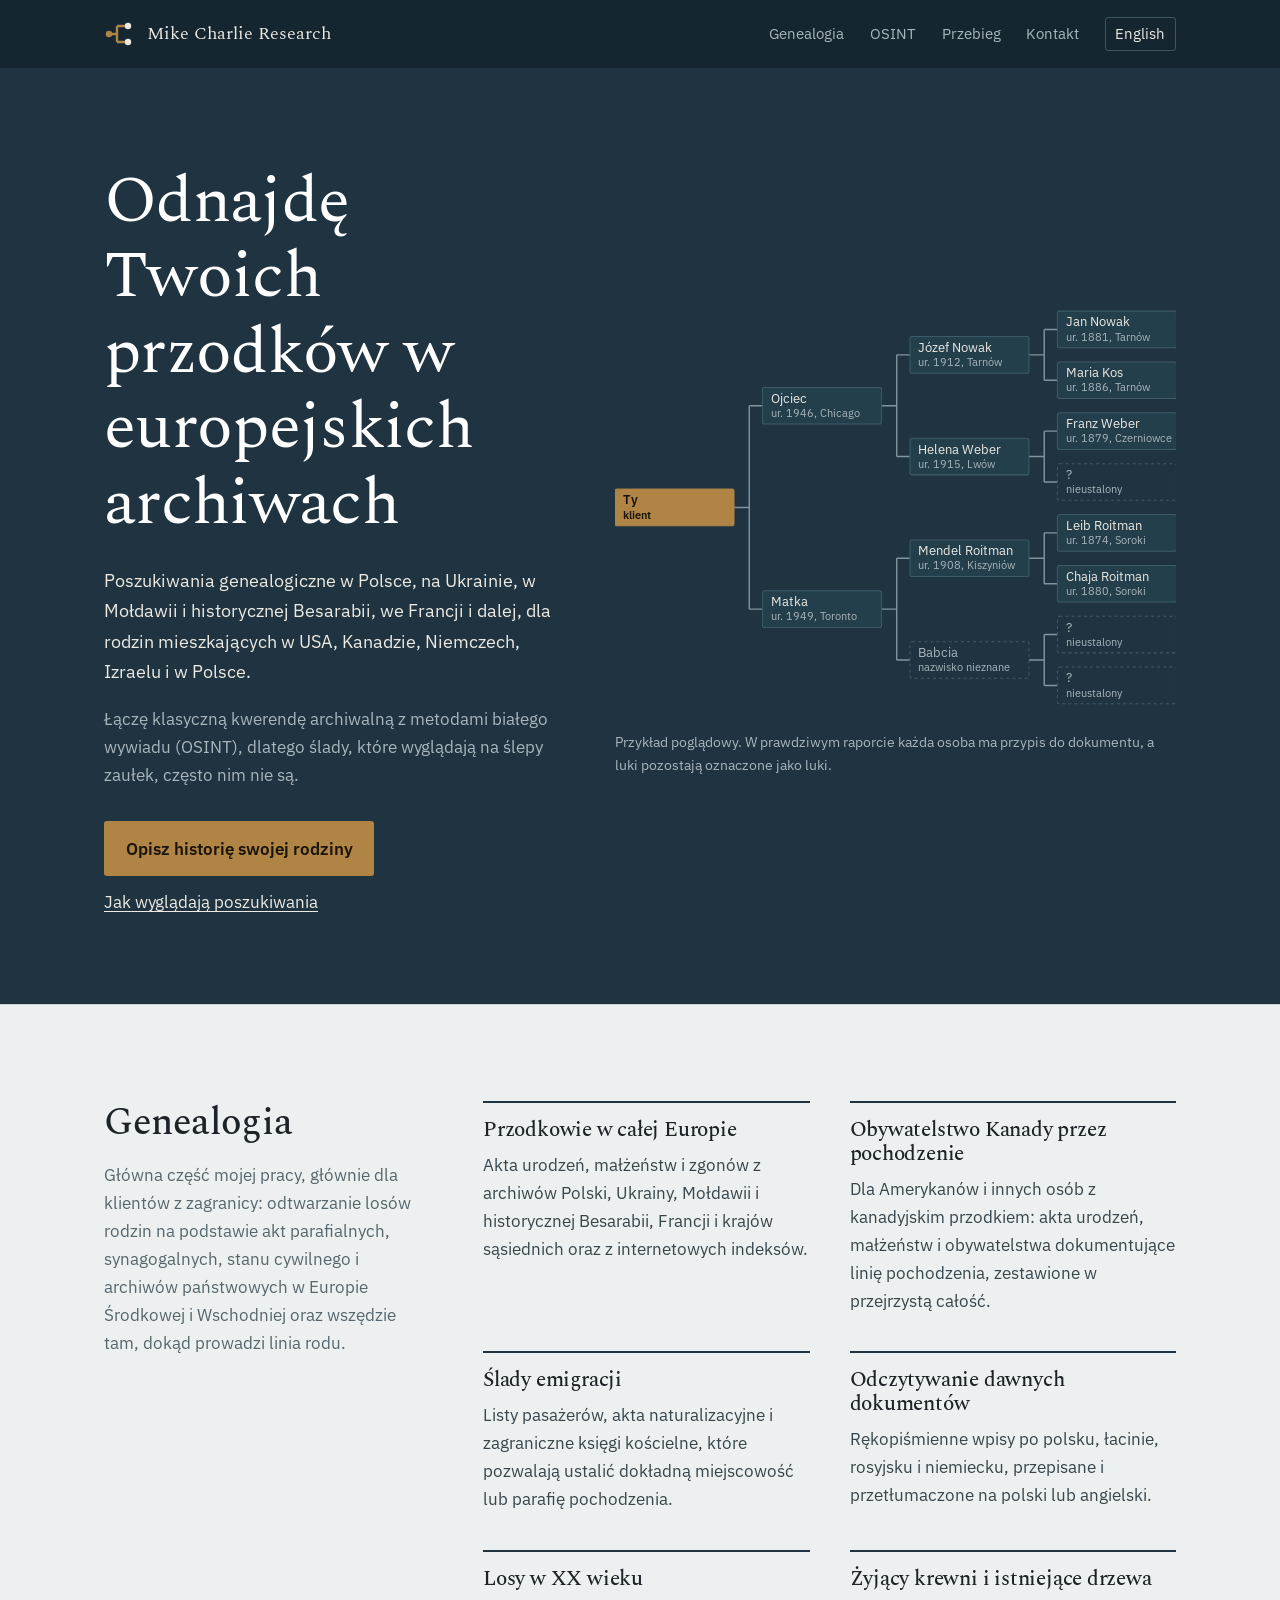
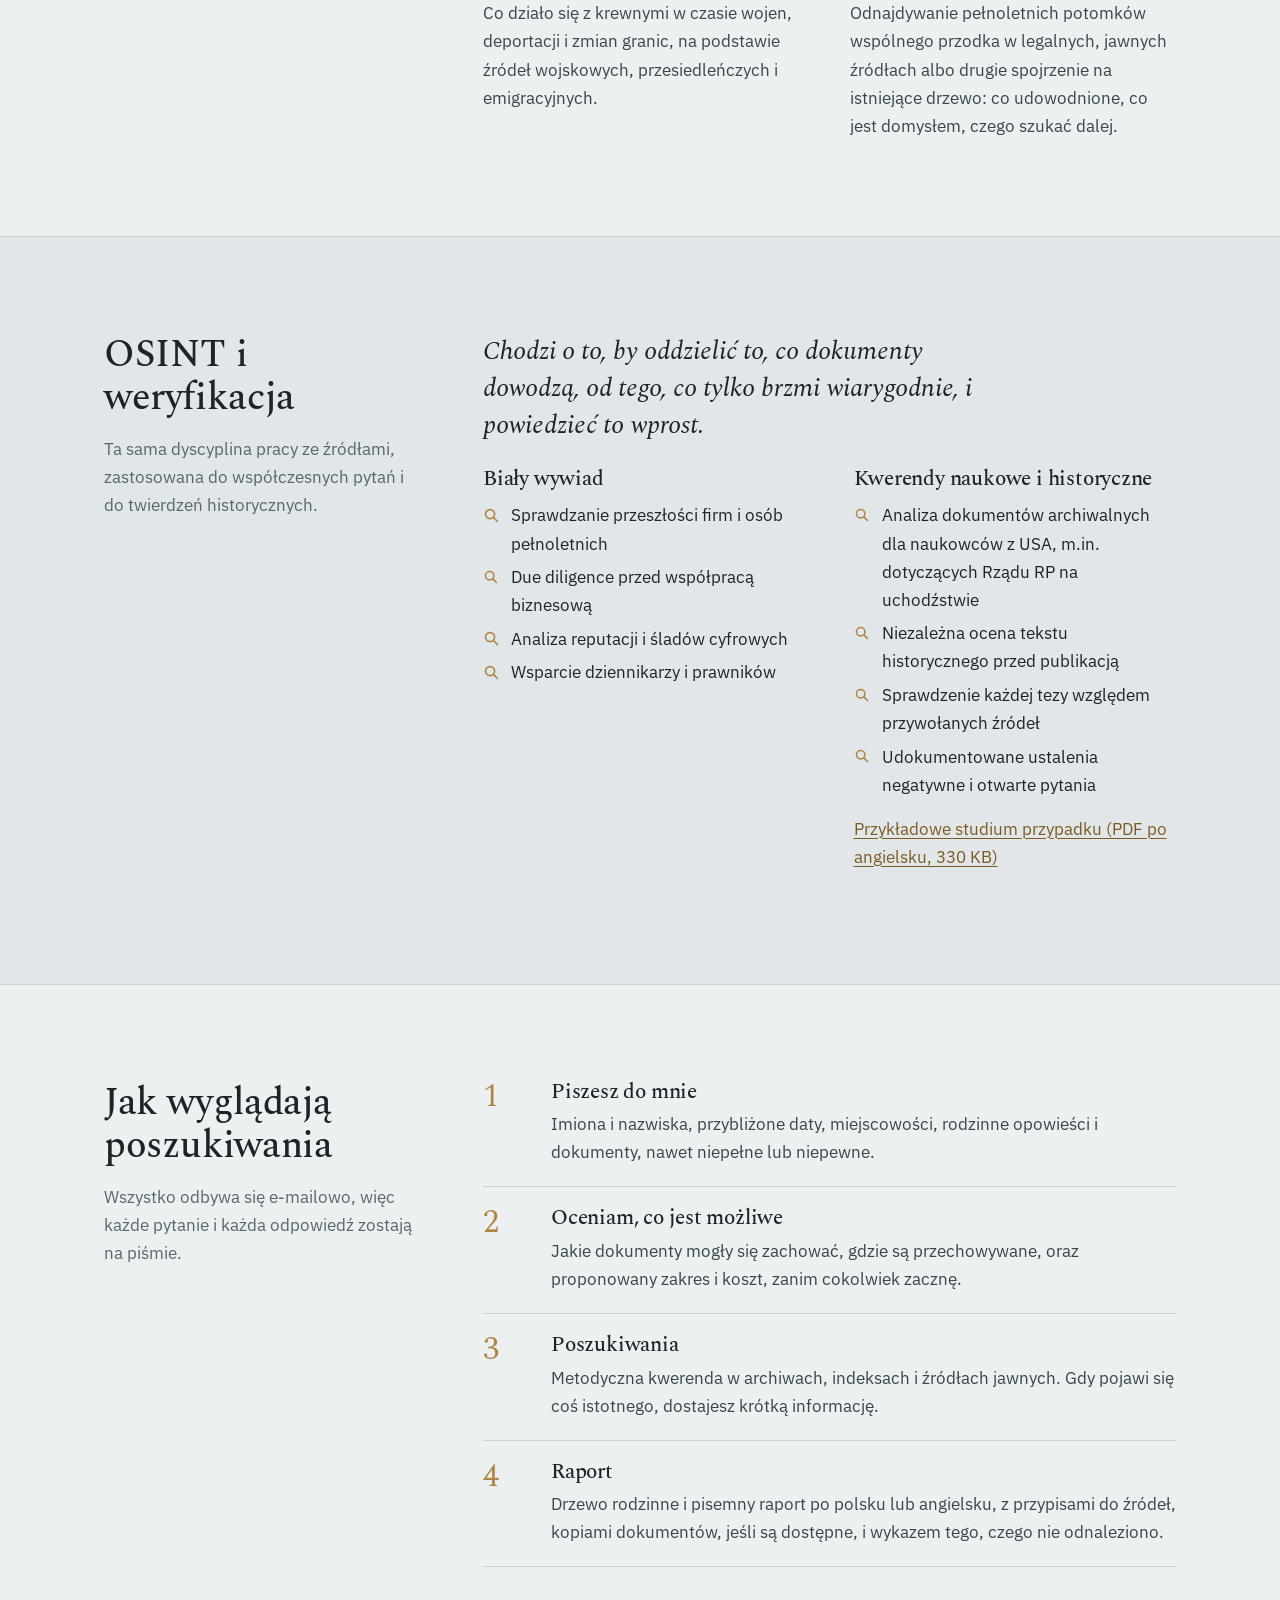
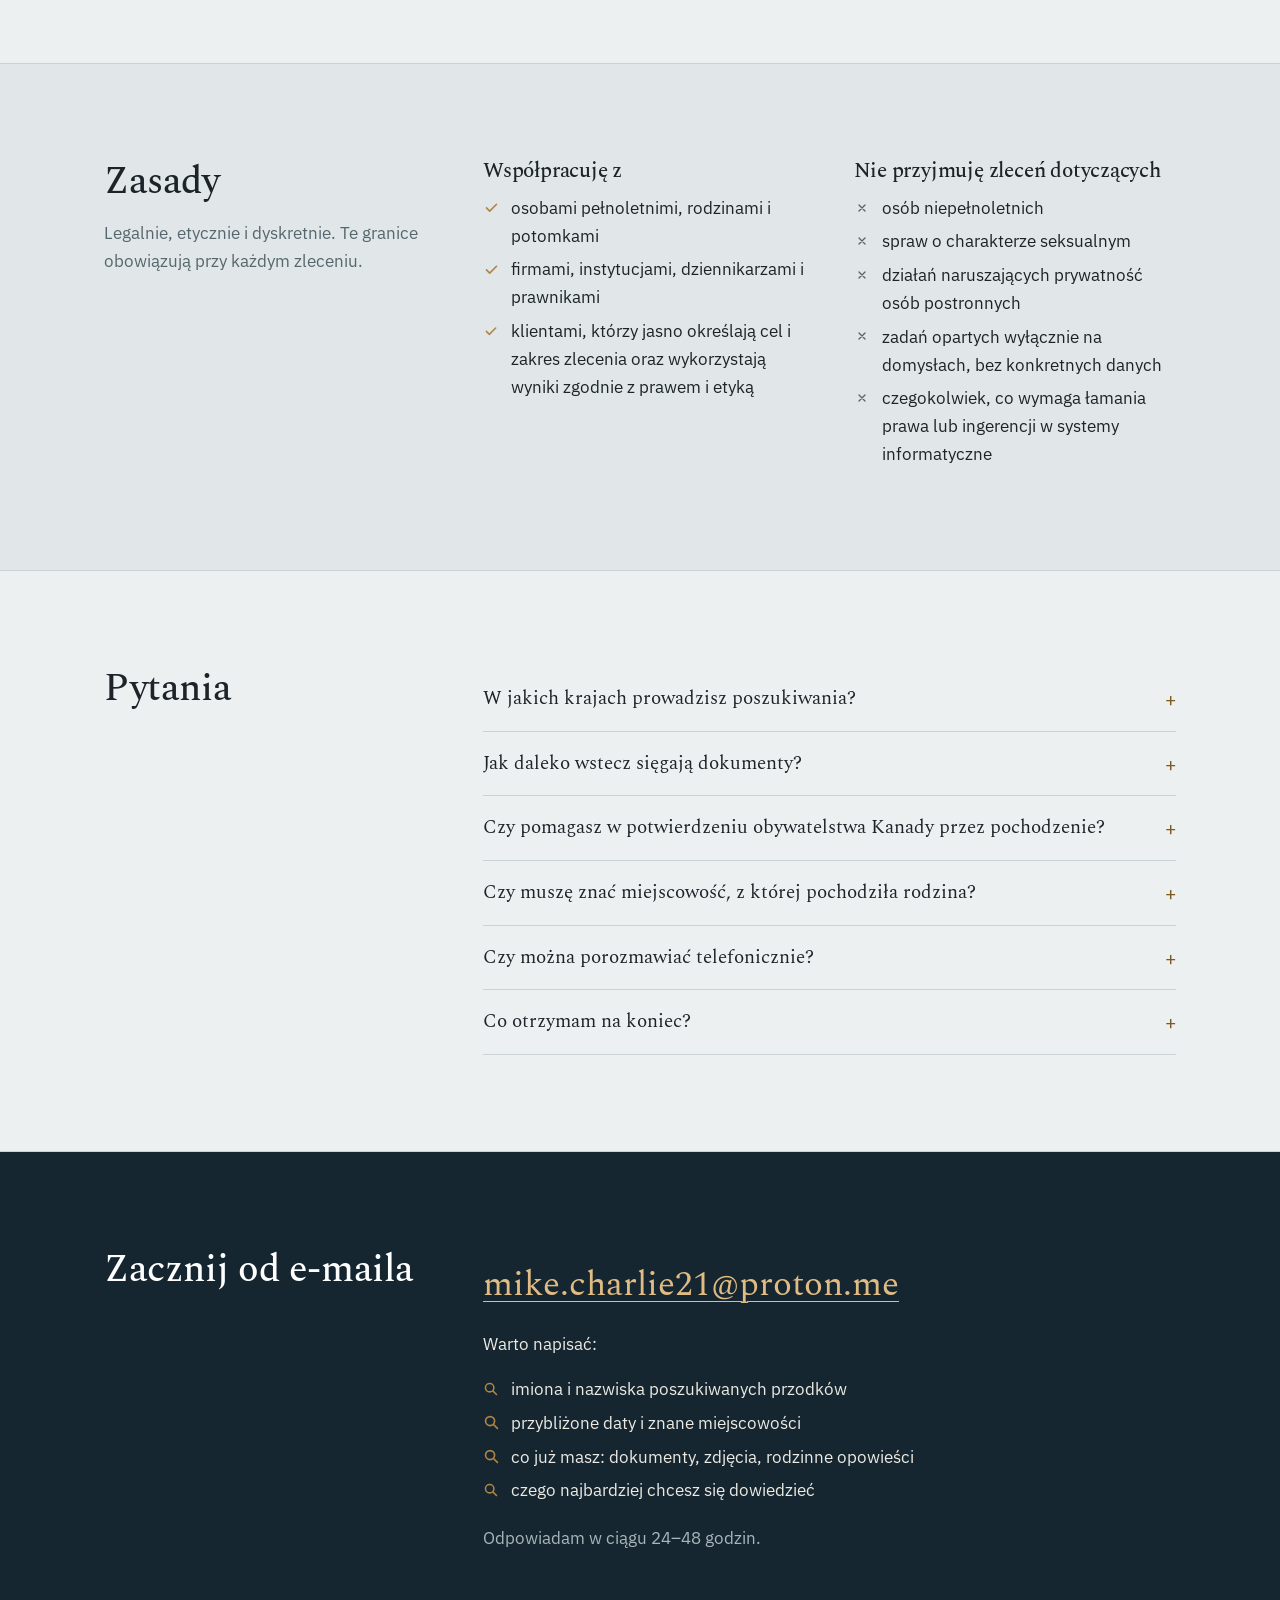
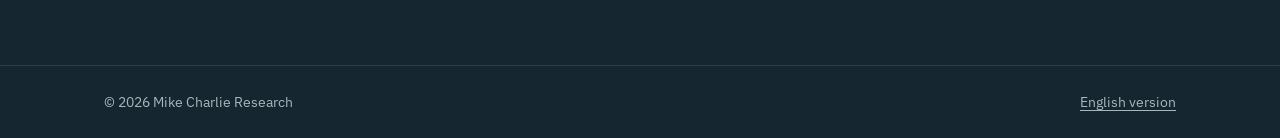
==== commit 02d424d5: "Replace bullets with small line icons: magnifier, check, cross Co-Authored-By: Claude Opus 5.5 <nore" ====
--- a/pl/index.html
+++ b/pl/index.html
@@ -3,6 +3,7 @@
 <head>
   <meta charset="utf-8">
   <meta name="viewport" content="width=device-width, initial-scale=1">
+  <meta name="google-site-verification" content="2F_pTVGXEuFF2f7Jn3d5eMqypH66WBDVEzNMgGzVhtg">
   <title>Poszukiwania przodków w Europie | Mike Charlie Research</title>
   <meta name="description" content="Poszukiwania przodków w archiwach Polski, Ukrainy, Mołdawii (Besarabii), Francji i innych krajów. Dokumentacja do obywatelstwa Kanady, kwerendy naukowe, OSINT.">
   <link rel="canonical" href="https://osintinvestigator.github.io/osint/pl/">
@@ -180,7 +181,7 @@
           <div class="two">
             <div>
               <h3>Biały wywiad</h3>
-              <ul class="plain">
+              <ul class="plain ico search">
                 <li>Sprawdzanie przeszłości firm i osób pełnoletnich</li>
                 <li>Due diligence przed współpracą biznesową</li>
                 <li>Analiza reputacji i śladów cyfrowych</li>
@@ -189,7 +190,7 @@
             </div>
             <div>
               <h3>Kwerendy naukowe i historyczne</h3>
-              <ul class="plain">
+              <ul class="plain ico search">
                 <li>Analiza dokumentów archiwalnych dla naukowców z USA, m.in. dotyczących Rządu RP na uchodźstwie</li>
                 <li>Niezależna ocena tekstu historycznego przed publikacją</li>
                 <li>Sprawdzenie każdej tezy względem przywołanych źródeł</li>
@@ -238,7 +239,7 @@
         <div class="two">
           <div>
             <h3>Współpracuję z</h3>
-            <ul class="plain">
+            <ul class="plain ico yes">
               <li>osobami pełnoletnimi, rodzinami i potomkami</li>
               <li>firmami, instytucjami, dziennikarzami i prawnikami</li>
               <li>klientami, którzy jasno określają cel i zakres zlecenia oraz wykorzystają wyniki zgodnie z prawem i etyką</li>
@@ -246,7 +247,7 @@
           </div>
           <div>
             <h3>Nie przyjmuję zleceń dotyczących</h3>
-            <ul class="plain">
+            <ul class="plain ico no">
               <li>osób niepełnoletnich</li>
               <li>spraw o charakterze seksualnym</li>
               <li>działań naruszających prywatność osób postronnych</li>
@@ -300,7 +301,7 @@
         <div>
           <a class="mail" href="mailto:mike.charlie21@proton.me?subject=Zapytanie%20genealogiczne">mike.charlie21@proton.me</a>
           <p>Warto napisać:</p>
-          <ul class="plain">
+          <ul class="plain ico search">
             <li>imiona i nazwiska poszukiwanych przodków</li>
             <li>przybliżone daty i znane miejscowości</li>
             <li>co już masz: dokumenty, zdjęcia, rodzinne opowieści</li>
--- a/assets/styles.css
+++ b/assets/styles.css
@@ -106,6 +106,19 @@
 .plain li { margin: .35rem 0; max-width: 62ch; }
 .plain li::marker { color: var(--ochre); }
 
+/* small line icons in place of bullets; the icon says what kind of list it is */
+.plain.ico { list-style: none; padding-left: 0; }
+.plain.ico li { position: relative; padding-left: 1.75rem; }
+.plain.ico li::before {
+  content: ""; position: absolute; left: 0; top: .32em; width: 1.05rem; height: 1.05rem;
+  background: var(--ochre);
+  -webkit-mask: var(--ico) center / contain no-repeat; mask: var(--ico) center / contain no-repeat;
+}
+.plain.search { --ico: url("data:image/svg+xml,%3Csvg xmlns='http://www.w3.org/2000/svg' viewBox='0 0 24 24' fill='none' stroke='%23000' stroke-width='2.3' stroke-linecap='round'%3E%3Ccircle cx='10' cy='10' r='6.3'/%3E%3Cpath d='M14.8 14.8l5.4 5.4'/%3E%3C/svg%3E"); }
+.plain.yes { --ico: url("data:image/svg+xml,%3Csvg xmlns='http://www.w3.org/2000/svg' viewBox='0 0 24 24' fill='none' stroke='%23000' stroke-width='2.3' stroke-linecap='round' stroke-linejoin='round'%3E%3Cpath d='M5 12.5l4.5 4.5L19 7.5'/%3E%3C/svg%3E"); }
+.plain.no { --ico: url("data:image/svg+xml,%3Csvg xmlns='http://www.w3.org/2000/svg' viewBox='0 0 24 24' fill='none' stroke='%23000' stroke-width='2' stroke-linecap='round'%3E%3Cpath d='M7.5 7.5l9 9M16.5 7.5l-9 9'/%3E%3C/svg%3E"); }
+.plain.no li::before { background: var(--muted); }
+
 /* process: a real sequence, so it is numbered */
 .steps { list-style: none; counter-reset: s; margin: 0; padding: 0; }
 .steps li { counter-increment: s; display: grid; grid-template-columns: 3.25rem 1fr; gap: 0 1rem; padding: 1.25rem 0; border-bottom: 1px solid var(--line); }
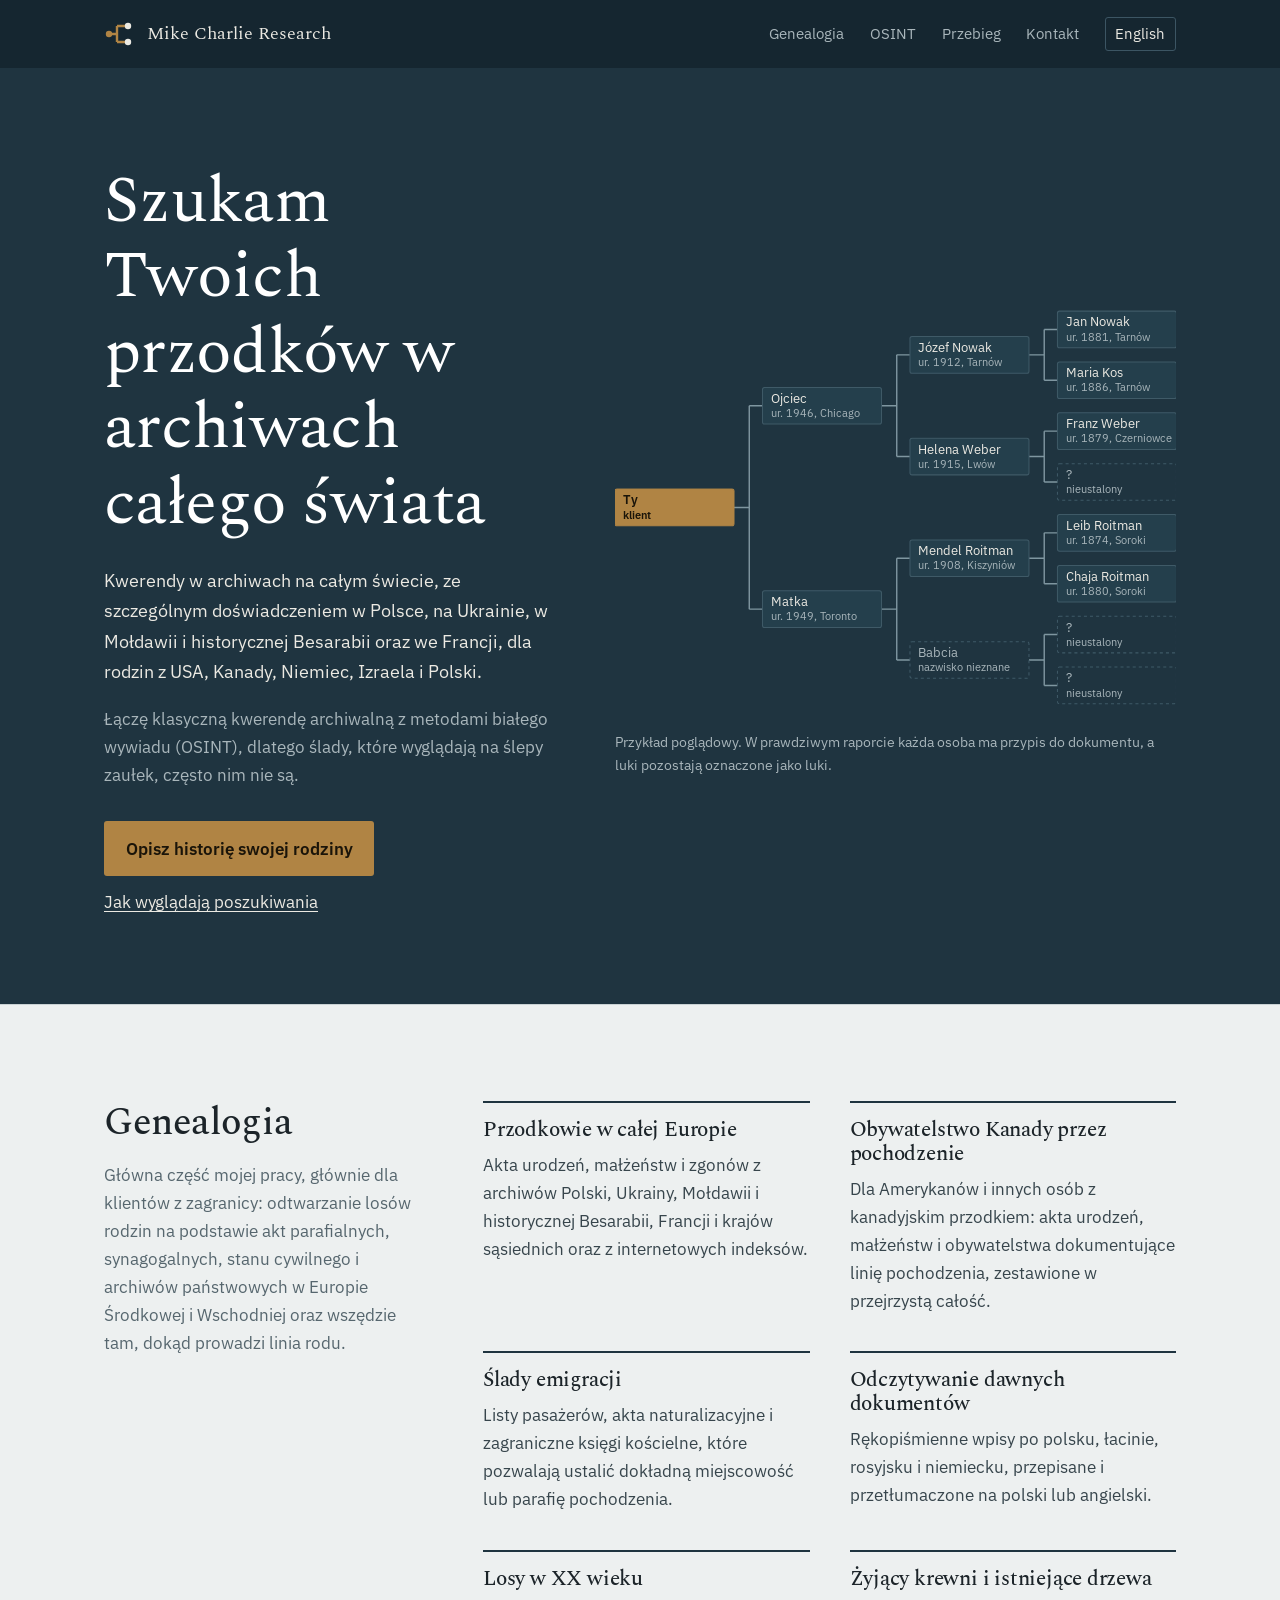
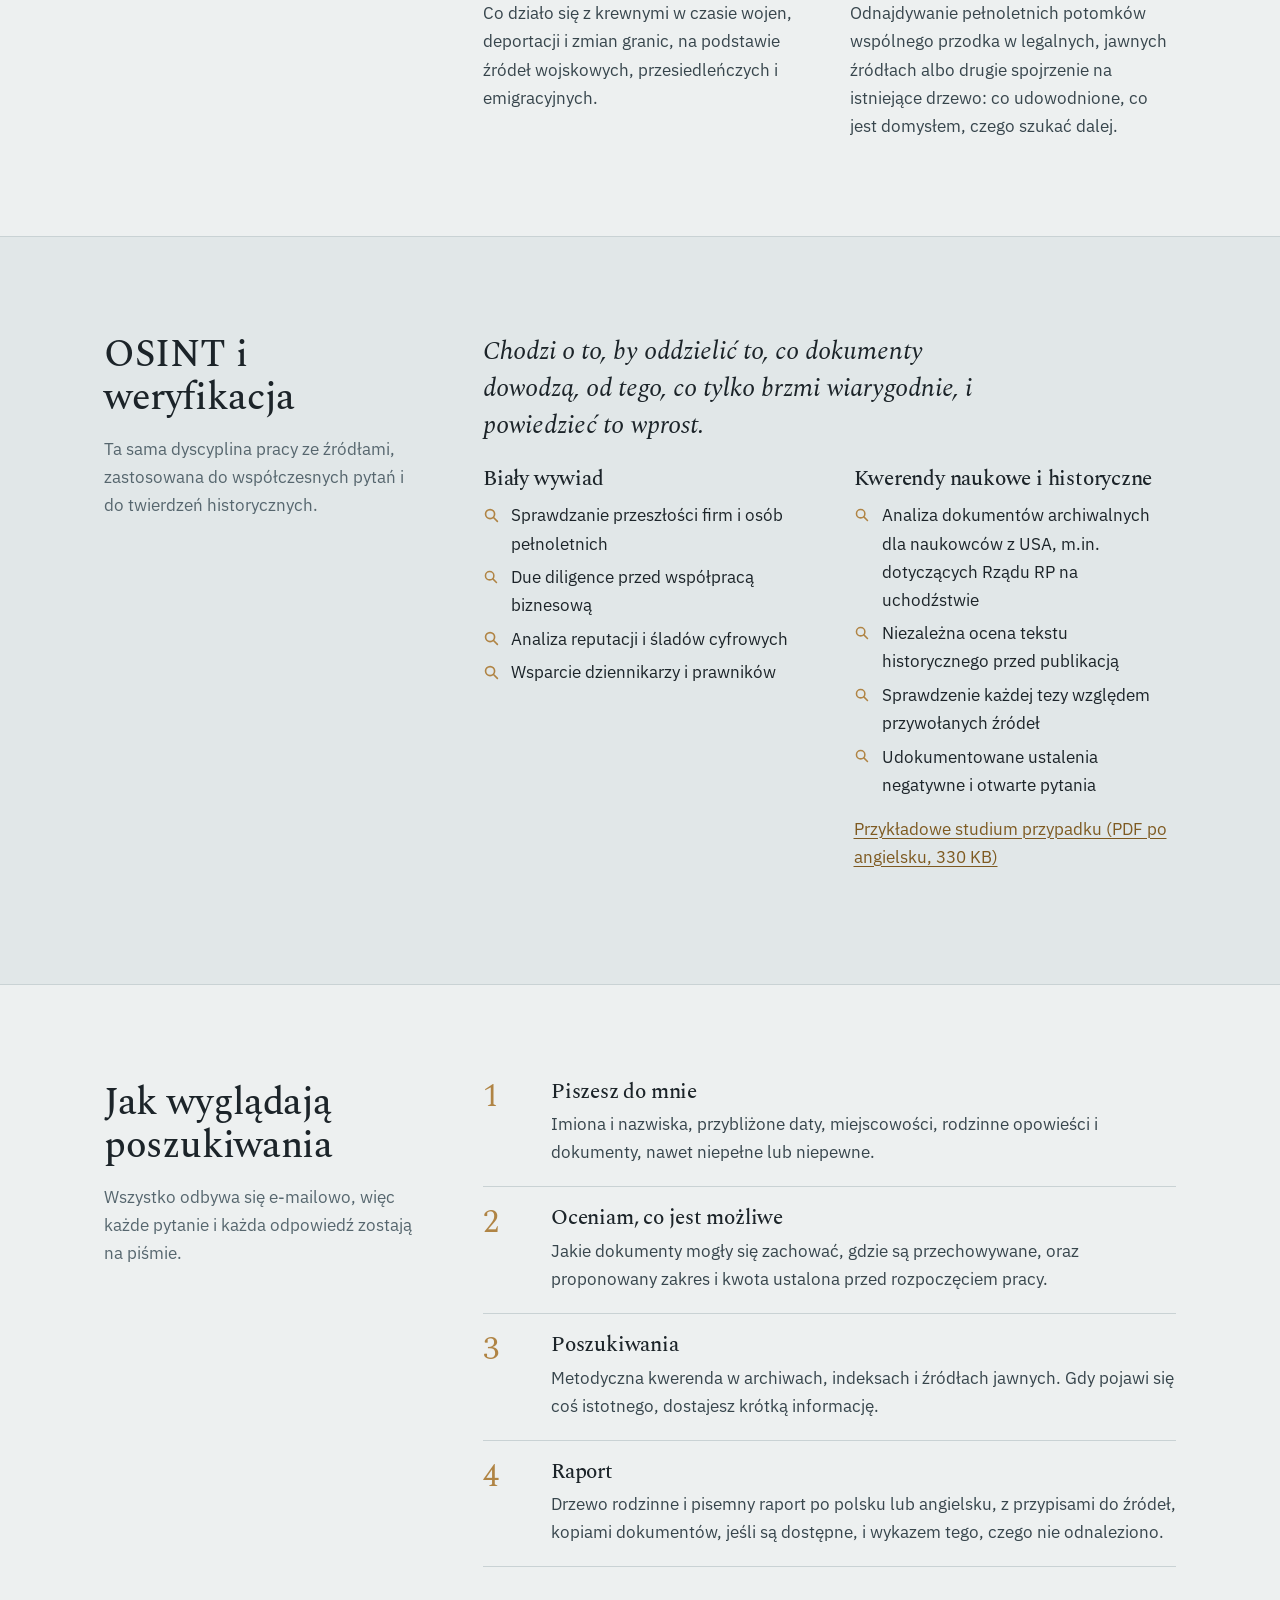
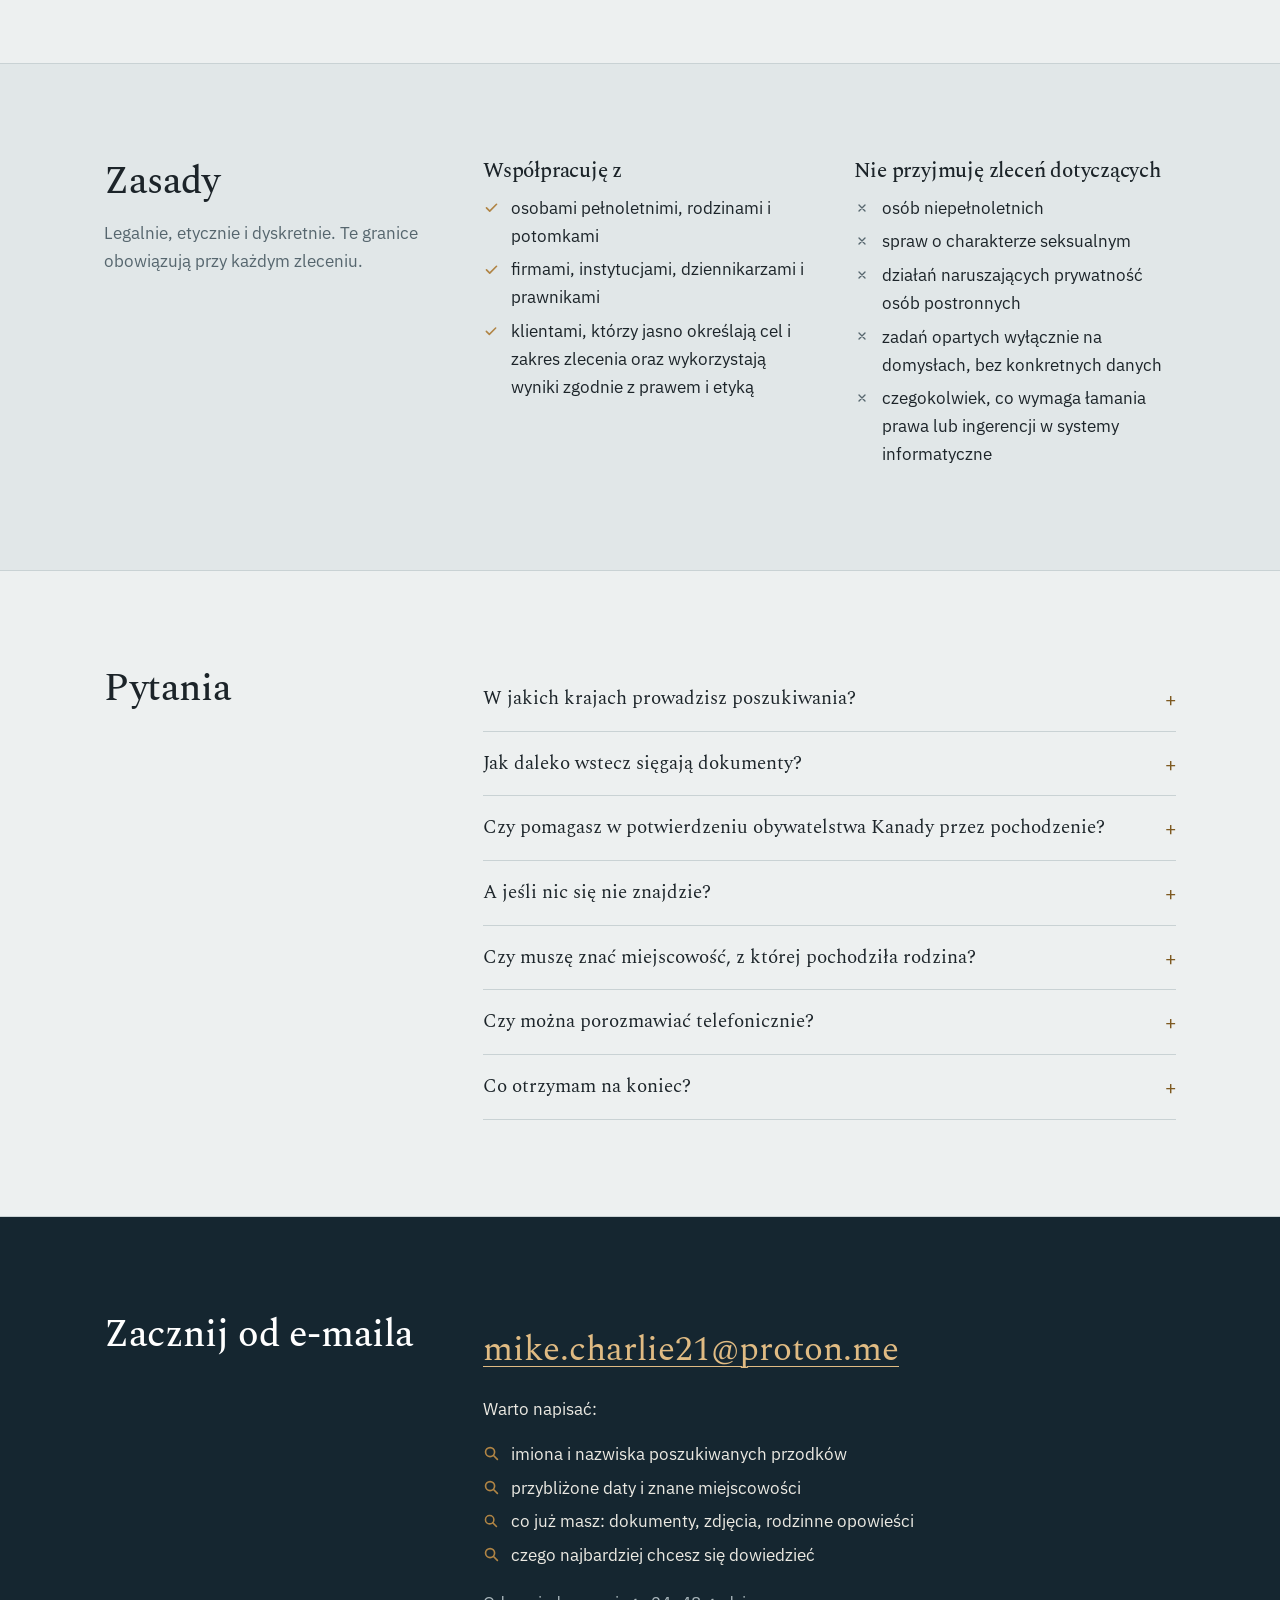
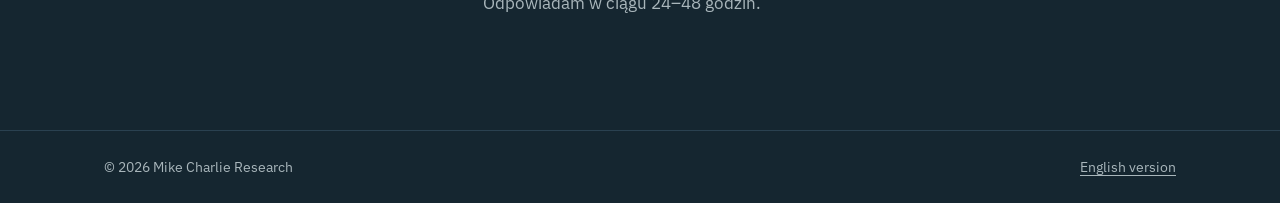
==== commit bc13ab38: "Worldwide headline, fee agreed upfront, 'nothing found' FAQ Co-Authored-By: Claude Opus 5.5 <noreply" ====
--- a/pl/index.html
+++ b/pl/index.html
@@ -5,7 +5,7 @@
   <meta name="viewport" content="width=device-width, initial-scale=1">
   <meta name="google-site-verification" content="2F_pTVGXEuFF2f7Jn3d5eMqypH66WBDVEzNMgGzVhtg">
   <title>Poszukiwania przodków w Europie | Mike Charlie Research</title>
-  <meta name="description" content="Poszukiwania przodków w archiwach Polski, Ukrainy, Mołdawii (Besarabii), Francji i innych krajów. Dokumentacja do obywatelstwa Kanady, kwerendy naukowe, OSINT.">
+  <meta name="description" content="Poszukiwania przodków w archiwach na całym świecie, zwłaszcza w Polsce, na Ukrainie, w Mołdawii (Besarabii) i Francji. Obywatelstwo Kanady, kwerendy, OSINT.">
   <link rel="canonical" href="https://osintinvestigator.github.io/osint/pl/">
   <link rel="alternate" hreflang="en" href="https://osintinvestigator.github.io/osint/">
   <link rel="alternate" hreflang="pl" href="https://osintinvestigator.github.io/osint/pl/">
@@ -16,7 +16,7 @@
   <meta property="og:type" content="website">
   <meta property="og:site_name" content="Mike Charlie Research">
   <meta property="og:title" content="Genealogia i poszukiwania przodków w Europie | Mike Charlie Research">
-  <meta property="og:description" content="Poszukiwania przodków w archiwach Polski, Ukrainy, Mołdawii, Francji i innych krajów, dla rodzin z USA, Kanady, Niemiec i Izraela. Każde ustalenie poparte przypisem do dokumentu.">
+  <meta property="og:description" content="Poszukiwania przodków w archiwach na całym świecie, zwłaszcza w Polsce, na Ukrainie, w Mołdawii i Francji, dla rodzin z USA, Kanady, Niemiec i Izraela. Każde ustalenie poparte przypisem do dokumentu.">
   <meta property="og:url" content="https://osintinvestigator.github.io/osint/pl/">
   <meta property="og:image" content="https://osintinvestigator.github.io/osint/assets/og-image-pl.png">
   <meta property="og:image:width" content="1200">
@@ -46,7 +46,7 @@
         "logo": "https://osintinvestigator.github.io/osint/assets/apple-touch-icon.png",
         "image": "https://osintinvestigator.github.io/osint/assets/og-image-pl.png",
         "email": "mike.charlie21@proton.me",
-        "description": "Poszukiwania genealogiczne w archiwach europejskich, zwłaszcza Polski, Ukrainy, Mołdawii (historycznej Besarabii) i Francji, dla klientów z USA, Kanady, Niemiec i Izraela. Dokumentacja pochodzenia do potwierdzenia obywatelstwa Kanady, kwerendy dla naukowców, weryfikacja źródeł historycznych i biały wywiad (OSINT).",
+        "description": "Poszukiwania genealogiczne w archiwach na całym świecie, zwłaszcza Polski, Ukrainy, Mołdawii (historycznej Besarabii) i Francji, dla klientów z USA, Kanady, Niemiec i Izraela. Dokumentacja pochodzenia do potwierdzenia obywatelstwa Kanady, kwerendy dla naukowców, weryfikacja źródeł historycznych i biały wywiad (OSINT).",
         "areaServed": "Worldwide",
         "availableLanguage": ["Polish", "English"],
         "knowsAbout": ["Genealogia", "Poszukiwania przodków", "Genealogia Europy Wschodniej", "Besarabia", "Mołdawia", "Ukraina", "Obywatelstwo Kanady przez pochodzenie", "Rząd RP na uchodźstwie", "Księgi metrykalne", "Emigracja", "Weryfikacja źródeł historycznych", "OSINT"]
@@ -61,6 +61,8 @@
            "acceptedAnswer": {"@type": "Answer", "text": "To zależy od kraju i parafii lub gminy wyznaniowej. W Polsce wiele katolickich ksiąg parafialnych zachowało się od XVII lub XVIII wieku; na dawnych ziemiach Imperium Rosyjskiego, np. w Besarabii, większość zachowanych ksiąg metrykalnych pochodzi z XIX wieku. Część zasobów zniszczyły wojny, więc zanim zacznę pracę, mówię, czego realnie można się spodziewać."}},
           {"@type": "Question", "name": "Czy pomagasz w potwierdzeniu obywatelstwa Kanady przez pochodzenie?",
            "acceptedAnswer": {"@type": "Answer", "text": "Tak, w części badawczej. Odnajduję i dokumentuję akta urodzeń, małżeństw i obywatelstwa, które łączą Cię z kanadyjskim przodkiem, i zestawiam je w przejrzystą dokumentację pochodzenia. Nie udzielam porad prawnych i nie składam wniosków; w tym zakresie należy zwrócić się do prawnika imigracyjnego lub bezpośrednio do IRCC."}},
+          {"@type": "Question", "name": "A jeśli nic się nie znajdzie?",
+           "acceptedAnswer": {"@type": "Answer", "text": "Wynik negatywny to też wynik. Dokumenty nie zawsze się zachowały, ale szukam wszędzie, gdzie mogą być ślady, a raport pokazuje, co i gdzie sprawdzono oraz gdzie trop się urywa. Kwotę ustalamy przed rozpoczęciem poszukiwań i nie zależy ona od wyniku."}},
           {"@type": "Question", "name": "Czy muszę znać miejscowość, z której pochodziła rodzina?",
            "acceptedAnswer": {"@type": "Answer", "text": "Nie. Ustalenie miejsca pochodzenia to często pierwszy etap pracy. Dokumenty emigracyjne, wojskowe i kościelne często wskazują miejscowość lub parafię."}},
           {"@type": "Question", "name": "Czy można porozmawiać telefonicznie?",
@@ -96,8 +98,8 @@
     <section class="hero">
       <div class="wrap">
         <div>
-          <h1>Odnajdę Twoich przodków w europejskich archiwach</h1>
-          <p class="lede">Poszukiwania genealogiczne w Polsce, na Ukrainie, w Mołdawii i historycznej Besarabii, we Francji i dalej, dla rodzin mieszkających w USA, Kanadzie, Niemczech, Izraelu i w Polsce.</p>
+          <h1>Szukam Twoich przodków w archiwach całego świata</h1>
+          <p class="lede">Kwerendy w archiwach na całym świecie, ze szczególnym doświadczeniem w Polsce, na Ukrainie, w Mołdawii i historycznej Besarabii oraz we Francji, dla rodzin z USA, Kanady, Niemiec, Izraela i Polski.</p>
           <p class="sub">Łączę klasyczną kwerendę archiwalną z metodami białego wywiadu (OSINT), dlatego ślady, które wyglądają na ślepy zaułek, często nim nie są.</p>
           <div class="cta-row">
             <a class="btn" href="#kontakt">Opisz historię swojej rodziny</a>
@@ -216,7 +218,7 @@
           </li>
           <li>
             <h3>Oceniam, co jest możliwe</h3>
-            <p>Jakie dokumenty mogły się zachować, gdzie są przechowywane, oraz proponowany zakres i koszt, zanim cokolwiek zacznę.</p>
+            <p>Jakie dokumenty mogły się zachować, gdzie są przechowywane, oraz proponowany zakres i kwota ustalona przed rozpoczęciem pracy.</p>
           </li>
           <li>
             <h3>Poszukiwania</h3>
@@ -278,6 +280,10 @@
             <p>Tak, w części badawczej. Odnajduję i dokumentuję akta urodzeń, małżeństw i obywatelstwa, które łączą Cię z kanadyjskim przodkiem, i zestawiam je w przejrzystą dokumentację pochodzenia. Nie udzielam porad prawnych i nie składam wniosków; w tym zakresie należy zwrócić się do prawnika imigracyjnego lub bezpośrednio do IRCC.</p>
           </details>
           <details>
+            <summary>A jeśli nic się nie znajdzie?</summary>
+            <p>Wynik negatywny to też wynik. Dokumenty nie zawsze się zachowały, ale szukam wszędzie, gdzie mogą być ślady, a raport pokazuje, co i gdzie sprawdzono oraz gdzie trop się urywa. Kwotę ustalamy przed rozpoczęciem poszukiwań i nie zależy ona od wyniku.</p>
+          </details>
+          <details>
             <summary>Czy muszę znać miejscowość, z której pochodziła rodzina?</summary>
             <p>Nie. Ustalenie miejsca pochodzenia to często pierwszy etap pracy. Dokumenty emigracyjne, wojskowe i kościelne często wskazują miejscowość lub parafię.</p>
           </details>
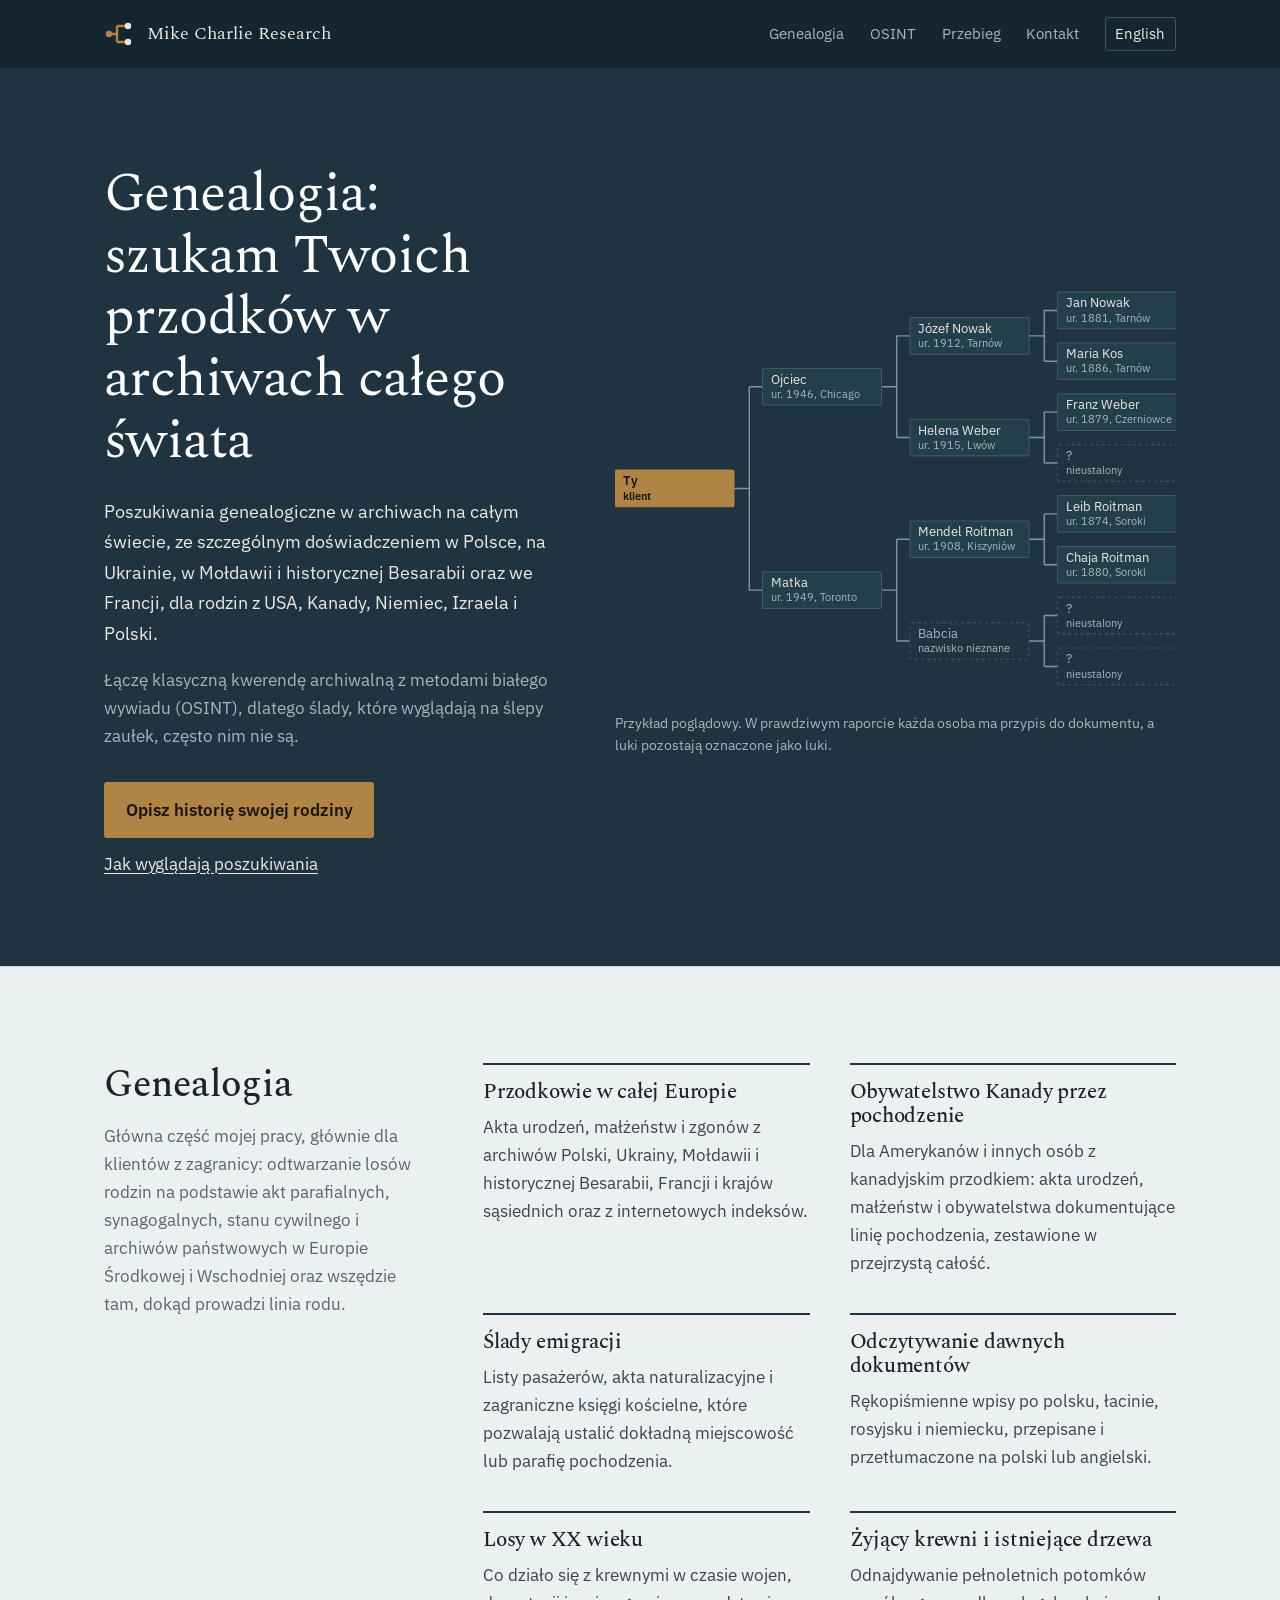
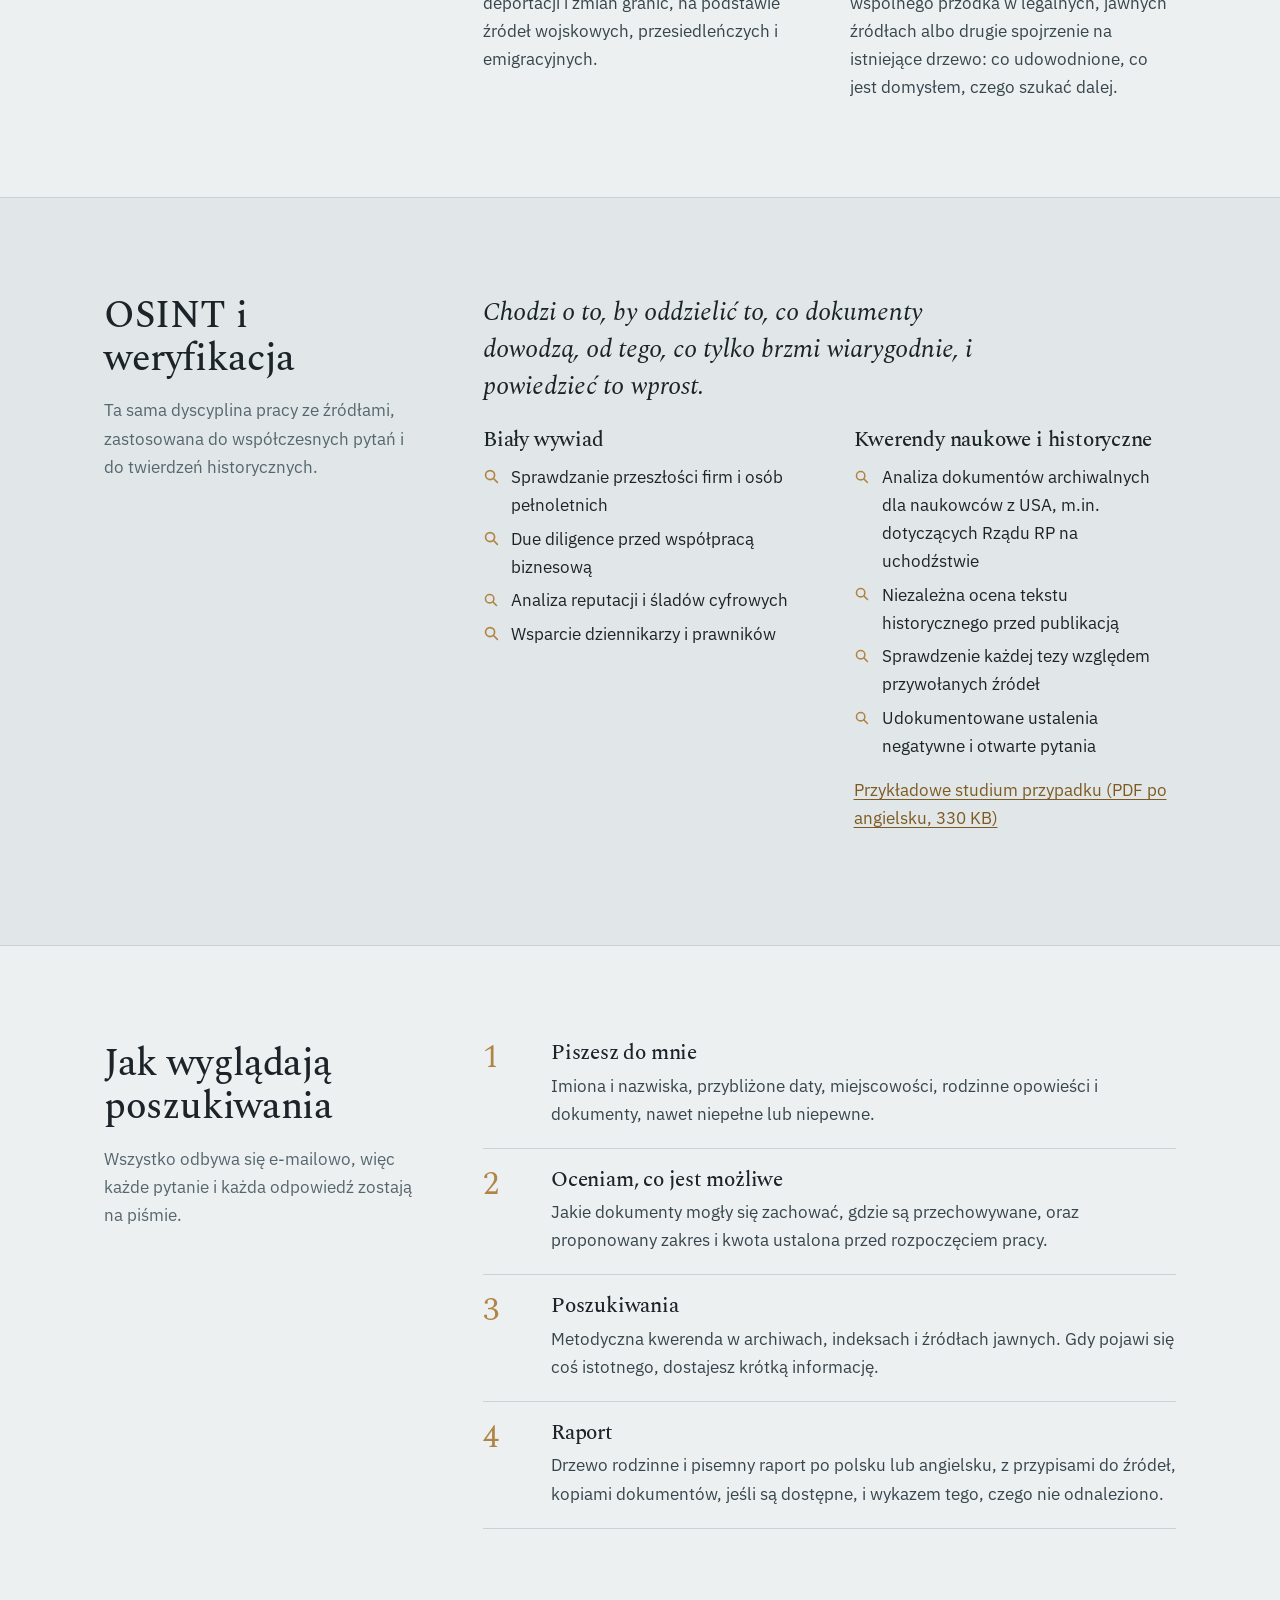
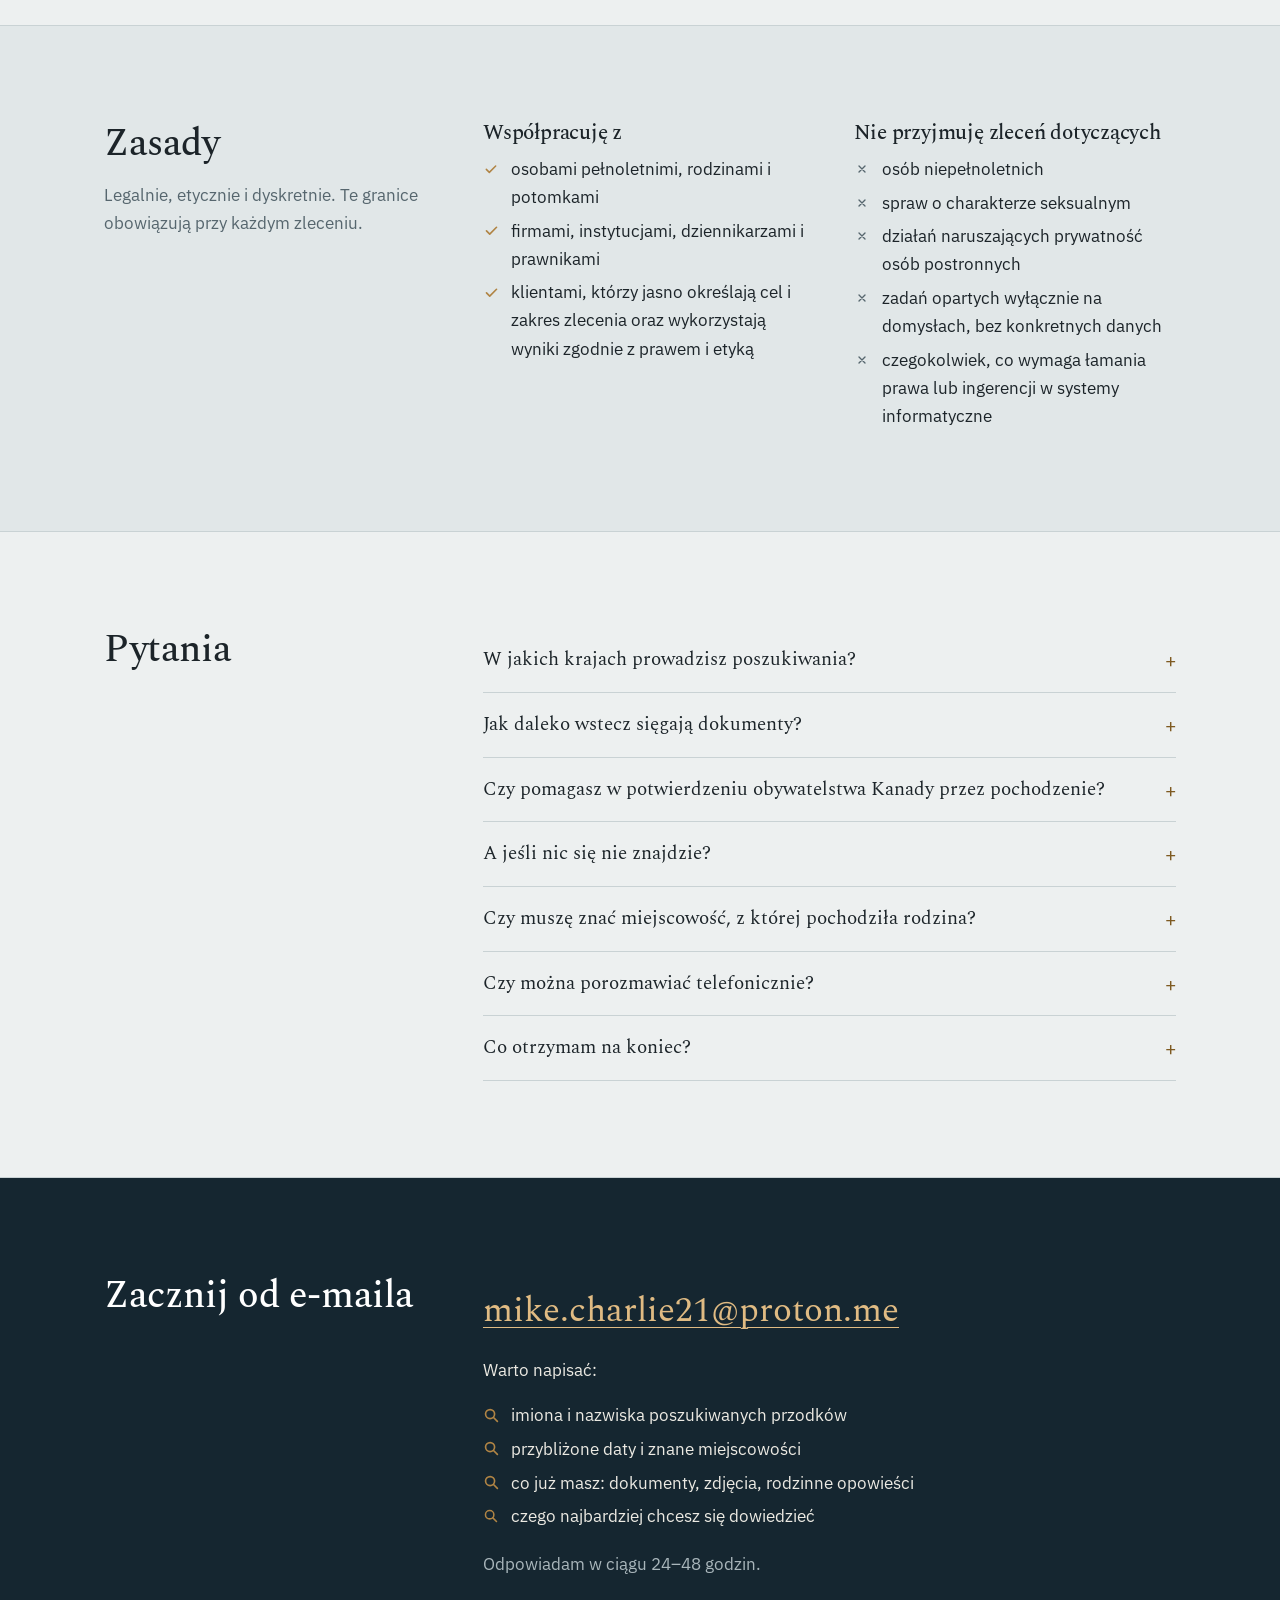
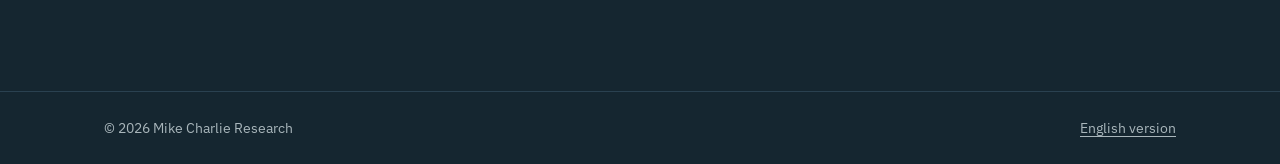
==== commit 819d5485: "Headline and titles: lead with genealogy keyword Co-Authored-By: Claude Opus 5.5 <noreply@anthropic." ====
--- a/pl/index.html
+++ b/pl/index.html
@@ -4,7 +4,7 @@
   <meta charset="utf-8">
   <meta name="viewport" content="width=device-width, initial-scale=1">
   <meta name="google-site-verification" content="2F_pTVGXEuFF2f7Jn3d5eMqypH66WBDVEzNMgGzVhtg">
-  <title>Poszukiwania przodków w Europie | Mike Charlie Research</title>
+  <title>Genealogia i poszukiwania przodków | Mike Charlie Research</title>
   <meta name="description" content="Poszukiwania przodków w archiwach na całym świecie, zwłaszcza w Polsce, na Ukrainie, w Mołdawii (Besarabii) i Francji. Obywatelstwo Kanady, kwerendy, OSINT.">
   <link rel="canonical" href="https://osintinvestigator.github.io/osint/pl/">
   <link rel="alternate" hreflang="en" href="https://osintinvestigator.github.io/osint/">
@@ -15,7 +15,7 @@
 
   <meta property="og:type" content="website">
   <meta property="og:site_name" content="Mike Charlie Research">
-  <meta property="og:title" content="Genealogia i poszukiwania przodków w Europie | Mike Charlie Research">
+  <meta property="og:title" content="Genealogia i poszukiwania przodków | Mike Charlie Research">
   <meta property="og:description" content="Poszukiwania przodków w archiwach na całym świecie, zwłaszcza w Polsce, na Ukrainie, w Mołdawii i Francji, dla rodzin z USA, Kanady, Niemiec i Izraela. Każde ustalenie poparte przypisem do dokumentu.">
   <meta property="og:url" content="https://osintinvestigator.github.io/osint/pl/">
   <meta property="og:image" content="https://osintinvestigator.github.io/osint/assets/og-image-pl.png">
@@ -98,8 +98,8 @@
     <section class="hero">
       <div class="wrap">
         <div>
-          <h1>Szukam Twoich przodków w archiwach całego świata</h1>
-          <p class="lede">Kwerendy w archiwach na całym świecie, ze szczególnym doświadczeniem w Polsce, na Ukrainie, w Mołdawii i historycznej Besarabii oraz we Francji, dla rodzin z USA, Kanady, Niemiec, Izraela i Polski.</p>
+          <h1>Genealogia: szukam Twoich przodków w archiwach całego świata</h1>
+          <p class="lede">Poszukiwania genealogiczne w archiwach na całym świecie, ze szczególnym doświadczeniem w Polsce, na Ukrainie, w Mołdawii i historycznej Besarabii oraz we Francji, dla rodzin z USA, Kanady, Niemiec, Izraela i Polski.</p>
           <p class="sub">Łączę klasyczną kwerendę archiwalną z metodami białego wywiadu (OSINT), dlatego ślady, które wyglądają na ślepy zaułek, często nim nie są.</p>
           <div class="cta-row">
             <a class="btn" href="#kontakt">Opisz historię swojej rodziny</a>
--- a/assets/styles.css
+++ b/assets/styles.css
@@ -57,7 +57,7 @@
 /* ---------- hero ---------- */
 .hero { background: var(--ink); color: var(--on-ink); padding: clamp(3rem, 8vw, 6rem) 0 clamp(3rem, 7vw, 5.5rem); overflow: hidden; }
 .hero .wrap { display: grid; grid-template-columns: minmax(0, .9fr) minmax(0, 1.1fr); gap: clamp(2rem, 4vw, 3.5rem); align-items: center; }
-.hero h1 { color: #fff; max-width: 14ch; }
+.hero h1 { color: #fff; max-width: 20ch; font-size: clamp(2.1rem, 4.4vw, 3.35rem); }
 .hero .lede { font-size: 1.15rem; color: var(--on-ink); margin-top: 1.5rem; max-width: 46ch; }
 .hero .sub { color: var(--on-ink-muted); max-width: 46ch; }
 .cta-row { display: flex; flex-wrap: wrap; gap: .75rem 1.25rem; align-items: center; margin-top: 2rem; }
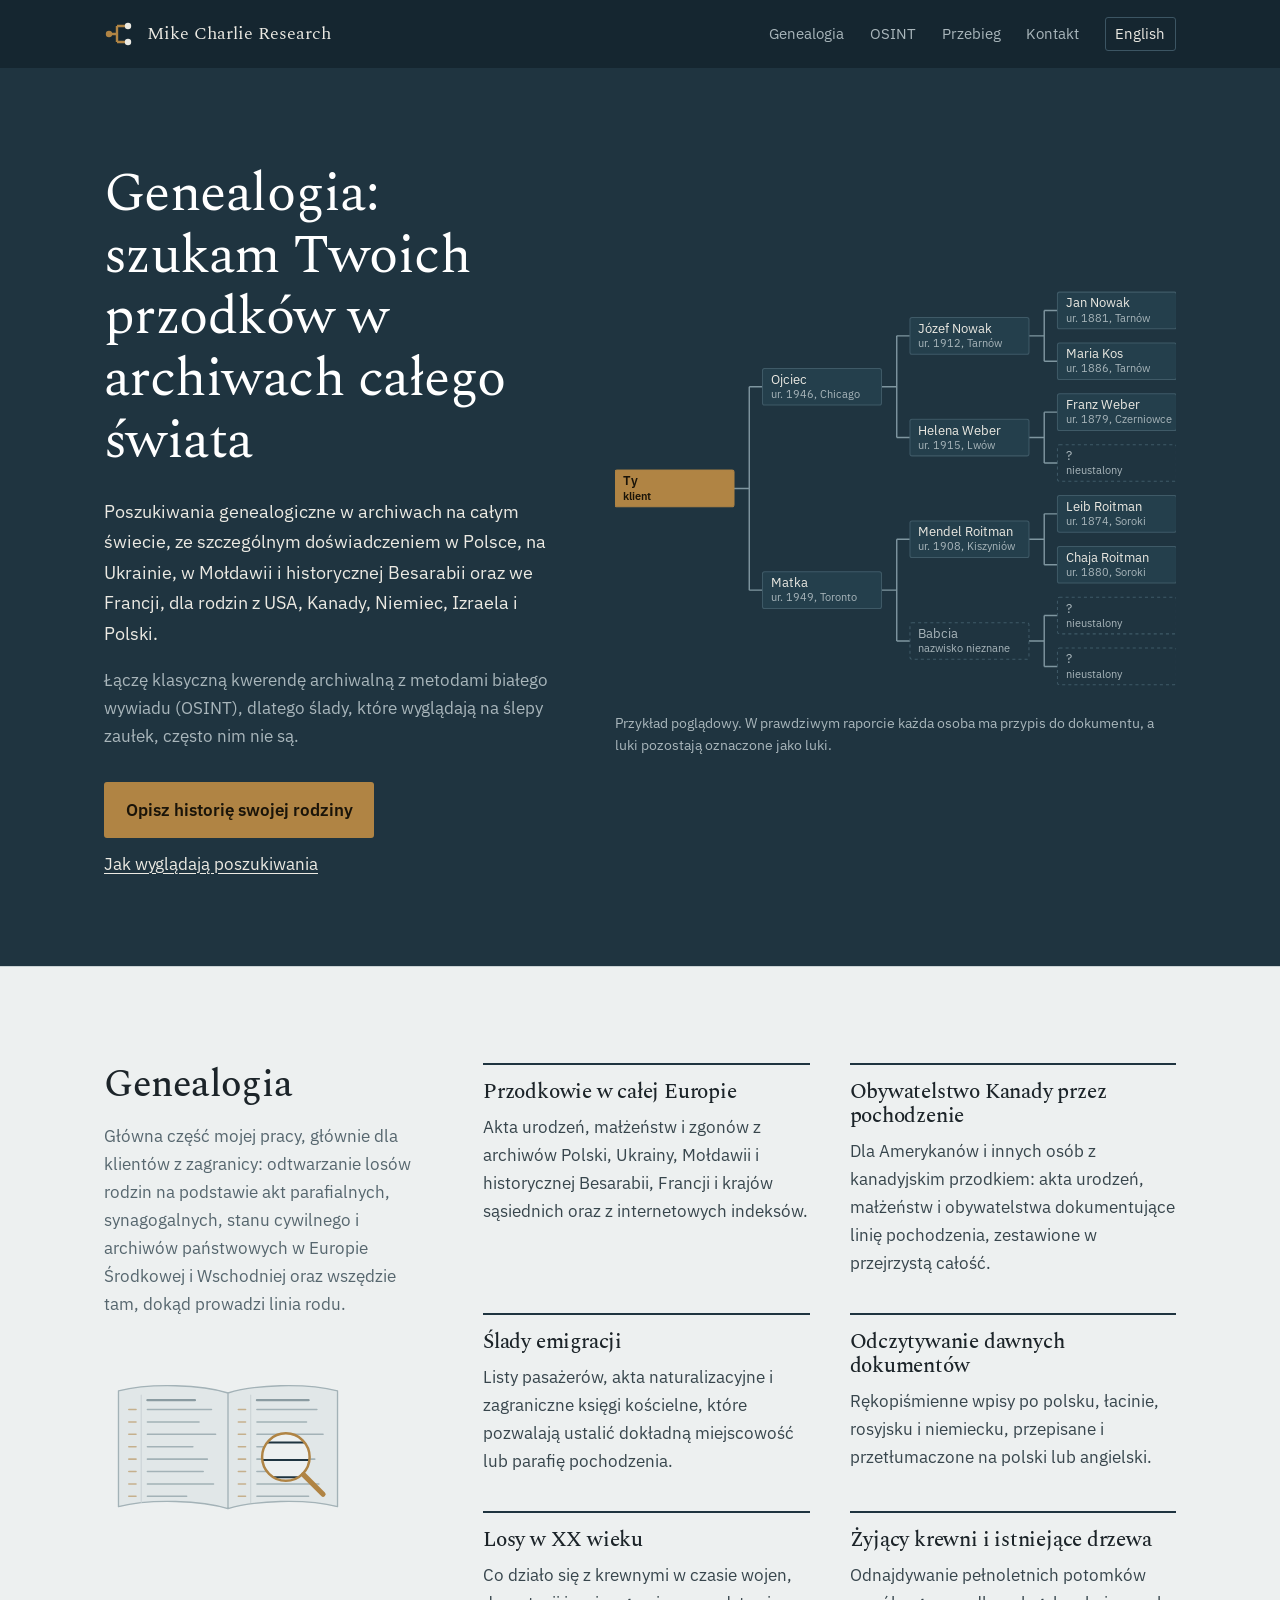
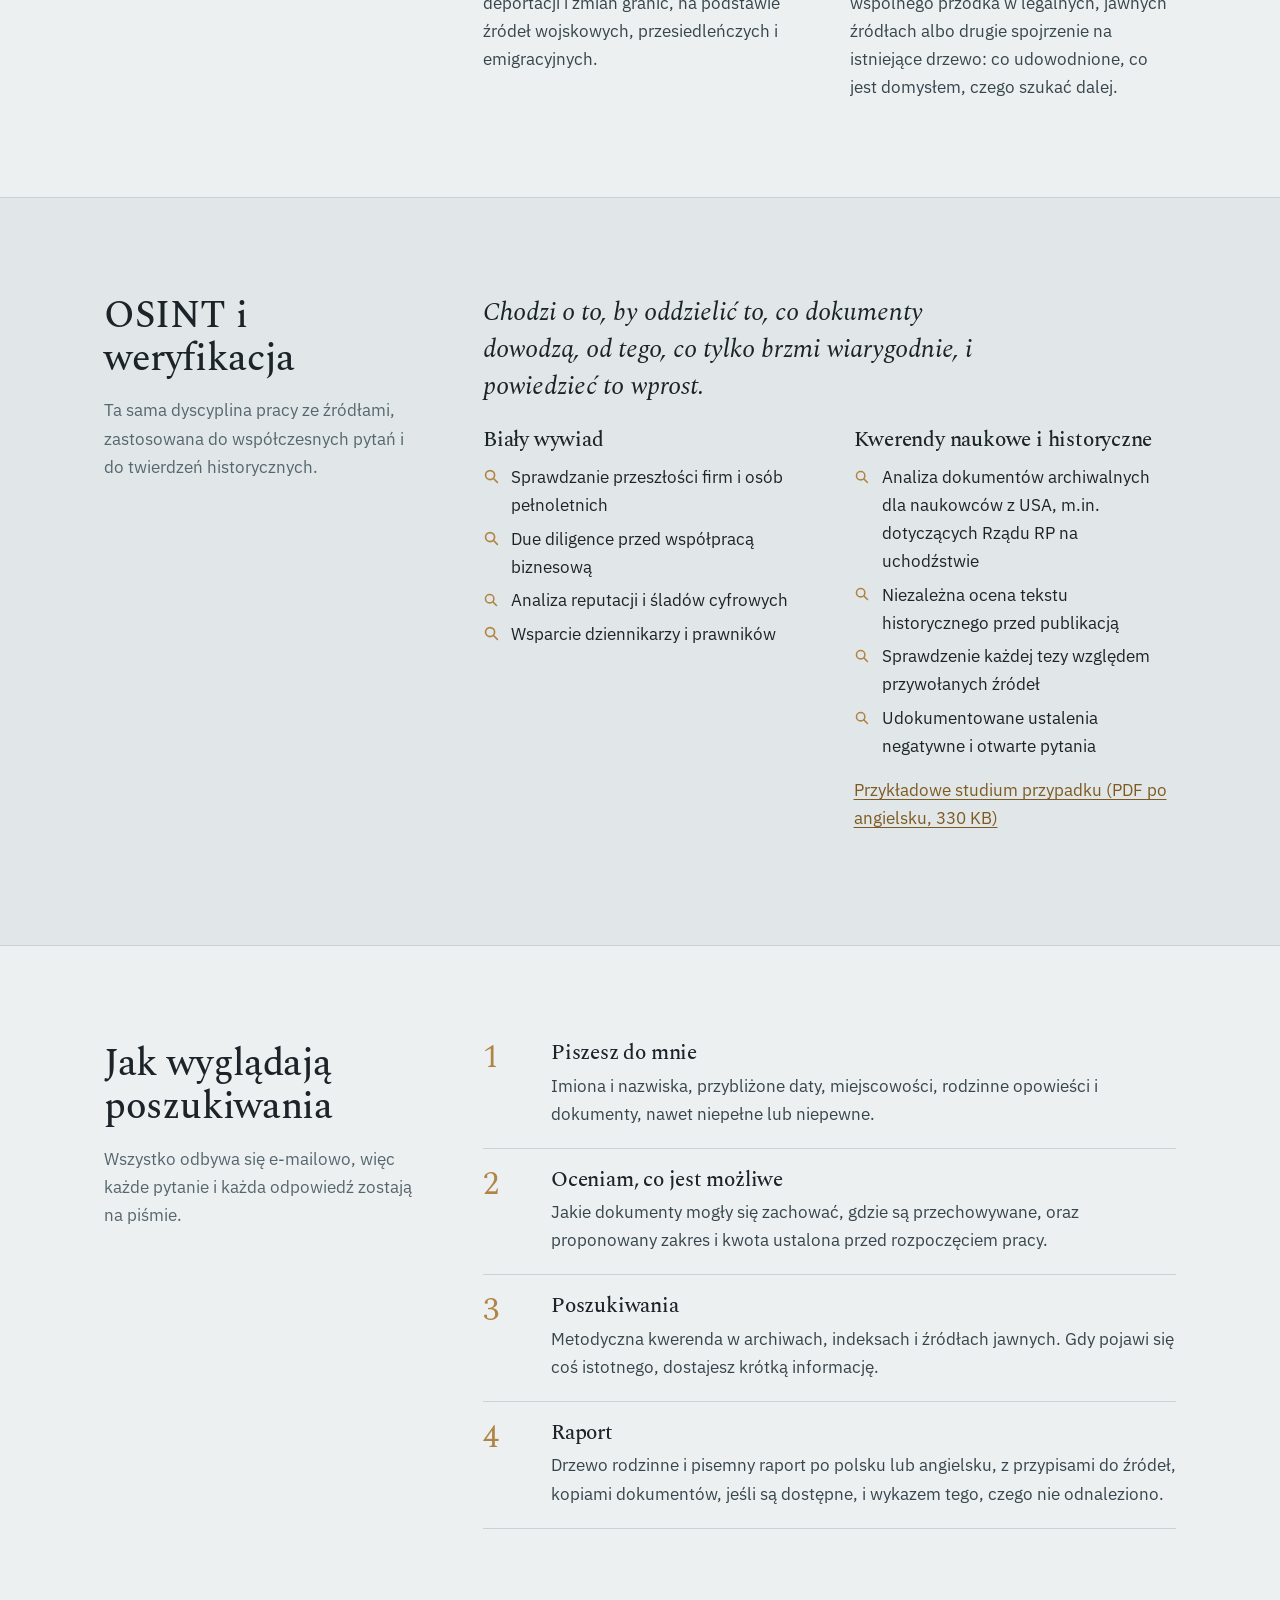
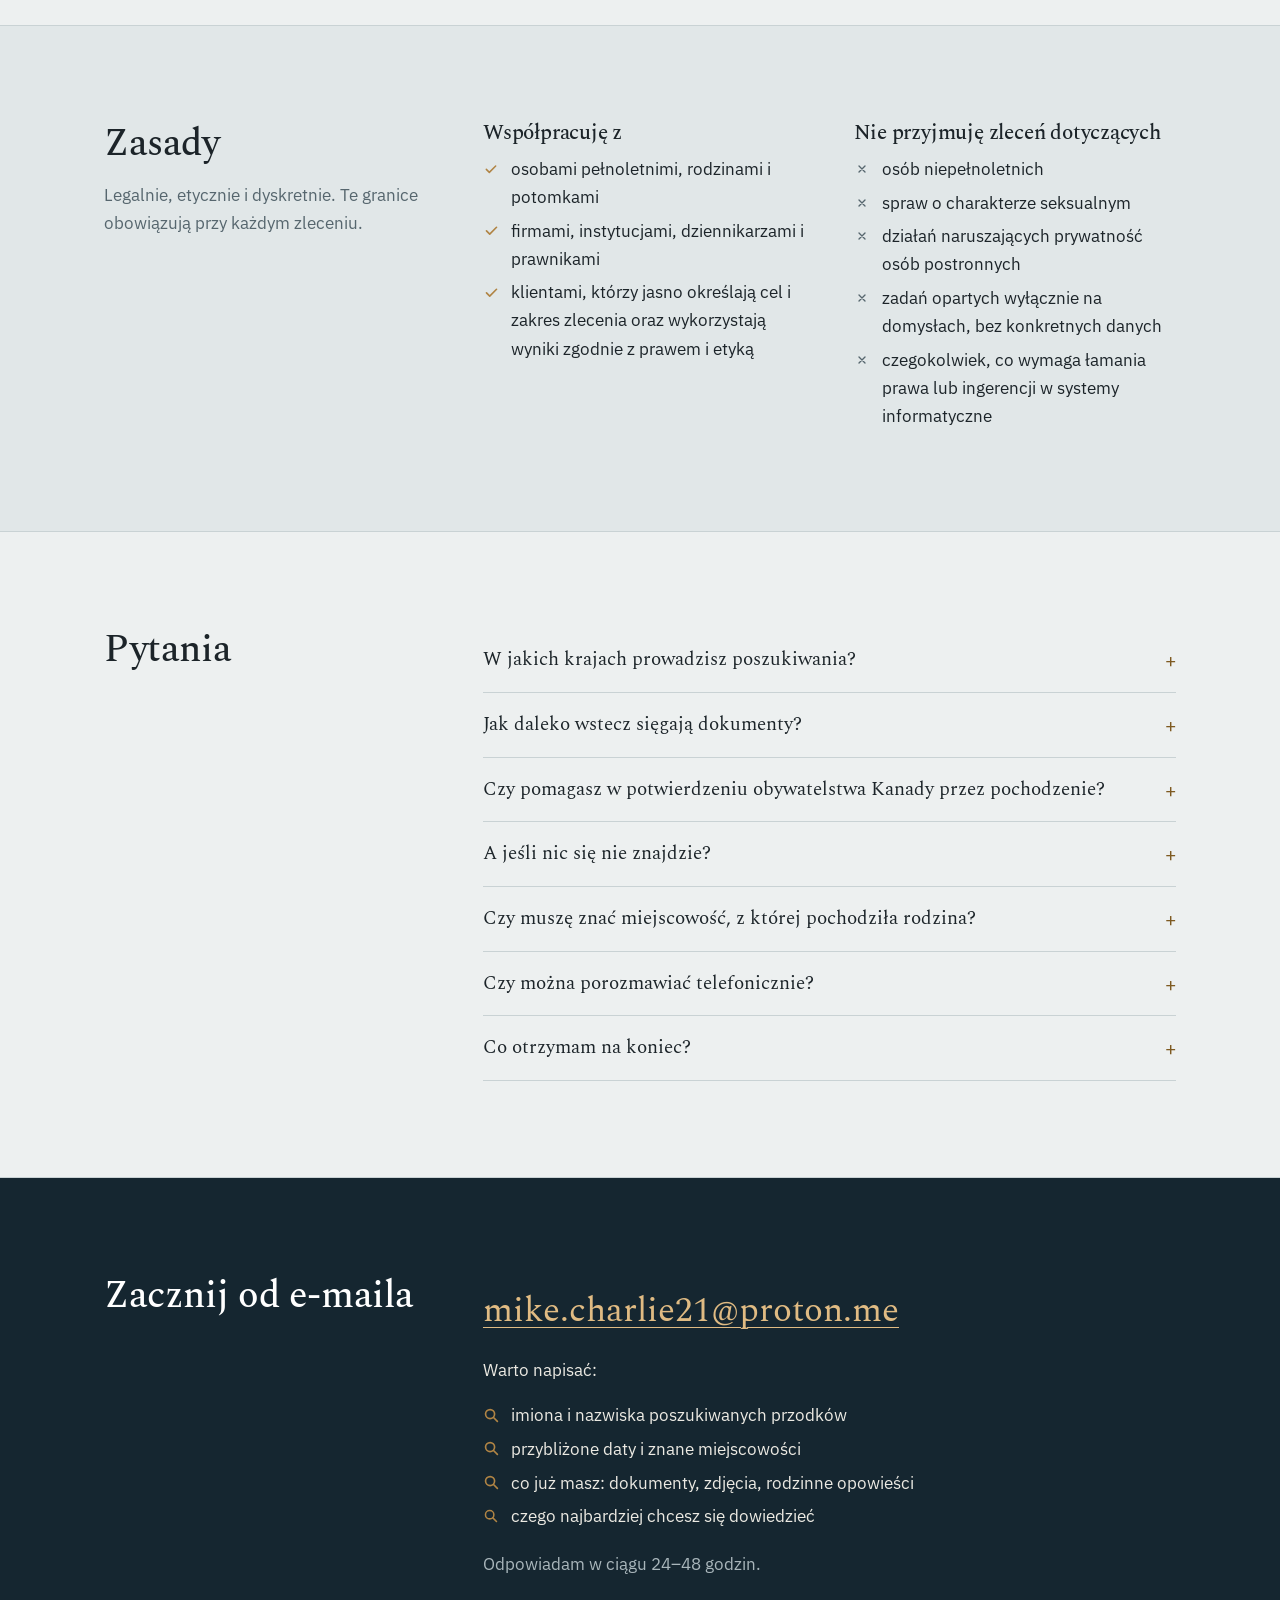
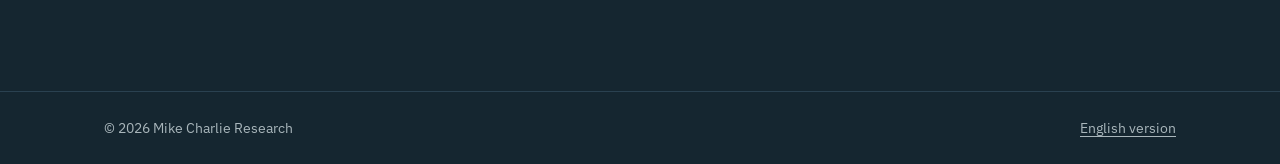
==== commit 0624ac01: "Add register-and-magnifier drawing under the genealogy intro Co-Authored-By: Claude Opus 5.5 <norepl" ====
--- a/pl/index.html
+++ b/pl/index.html
@@ -142,6 +142,7 @@
         <header>
           <h2>Genealogia</h2>
           <p>Główna część mojej pracy, głównie dla klientów z zagranicy: odtwarzanie losów rodzin na podstawie akt parafialnych, synagogalnych, stanu cywilnego i archiwów państwowych w Europie Środkowej i Wschodniej oraz wszędzie tam, dokąd prowadzi linia rodu.</p>
+          <svg class="art" viewBox="0 0 240 170" aria-hidden="true" focusable="false"><defs><clipPath id="lens"><circle cx="176" cy="92" r="23"/></clipPath></defs><path class="pg" d="M120 30C95 22 45 20 14 28V140C45 132 95 134 120 142ZM120 30C145 22 195 20 226 28V140C195 132 145 134 120 142Z"/><path class="rule" d="M36 32V136M142 32V136"/><path class="hd" d="M42 37H88M148 37H198"/><g class="tx"><path d="M42 46H104M148 46H206"/><path class="n" d="M24 46H31M130 46H137"/><path d="M42 58H92M148 58H196"/><path class="n" d="M24 58H31M130 58H137"/><path d="M42 70H108M148 70H212"/><path class="n" d="M24 70H31M130 70H137"/><path d="M42 82H86M148 82H190"/><path class="n" d="M24 82H31M130 82H137"/><path d="M42 94H100M148 94H204"/><path class="n" d="M24 94H31M130 94H137"/><path d="M42 106H96M148 106H184"/><path class="n" d="M24 106H31M130 106H137"/><path d="M42 118H106M148 118H208"/><path class="n" d="M24 118H31M130 118H137"/><path d="M42 130H80M148 130H198"/><path class="n" d="M24 130H31M130 130H137"/></g><circle class="glass" cx="176" cy="92" r="23"/><g clip-path="url(#lens)"><g class="tx zoom" transform="translate(176 92) scale(1.4) translate(-176 -92)"><path d="M42 46H104M148 46H206"/><path class="n" d="M24 46H31M130 46H137"/><path d="M42 58H92M148 58H196"/><path class="n" d="M24 58H31M130 58H137"/><path d="M42 70H108M148 70H212"/><path class="n" d="M24 70H31M130 70H137"/><path d="M42 82H86M148 82H190"/><path class="n" d="M24 82H31M130 82H137"/><path d="M42 94H100M148 94H204"/><path class="n" d="M24 94H31M130 94H137"/><path d="M42 106H96M148 106H184"/><path class="n" d="M24 106H31M130 106H137"/><path d="M42 118H106M148 118H208"/><path class="n" d="M24 118H31M130 118H137"/><path d="M42 130H80M148 130H198"/><path class="n" d="M24 130H31M130 130H137"/></g></g><circle class="rim" cx="176" cy="92" r="23"/><path class="handle" d="M193 109L212 128"/></svg>
         </header>
         <ul class="services">
           <li>
--- a/assets/styles.css
+++ b/assets/styles.css
@@ -152,3 +152,18 @@
 .site-foot { background: var(--ink-deep); color: var(--on-ink-muted); font-size: .9rem; border-top: 1px solid #2a4150; }
 .site-foot .wrap { display: flex; flex-wrap: wrap; justify-content: space-between; gap: .5rem 2rem; padding-top: 1.5rem; padding-bottom: 1.5rem; }
 .site-foot a { color: var(--on-ink-muted); }
+
+/* quiet drawing under a short section intro: a parish register under a magnifier */
+.split > header .art { display: block; width: min(100%, 15.5rem); margin-top: 2.75rem; }
+.art path, .art circle { fill: none; stroke-linecap: round; stroke-linejoin: round; }
+.art .pg { fill: var(--paper-2); stroke: #a3b2b7; stroke-width: 1.3; }
+.art .rule { stroke: var(--line); stroke-width: 1; }
+.art .hd { stroke: #8a9ba1; stroke-width: 2.2; }
+.art .tx path { stroke: #a3b2b7; stroke-width: 1.5; }
+.art .tx .n { stroke: var(--ochre); opacity: .55; }
+.art .glass { fill: var(--paper); }
+.art .zoom path { stroke: var(--ink); stroke-width: 1.4; }
+.art .zoom .n { stroke: var(--ochre-text); opacity: 1; }
+.art .rim { stroke: var(--ochre); stroke-width: 2.4; }
+.art .handle { stroke: var(--ochre); stroke-width: 5; }
+@media (max-width: 860px) { .split > header .art { display: none; } }
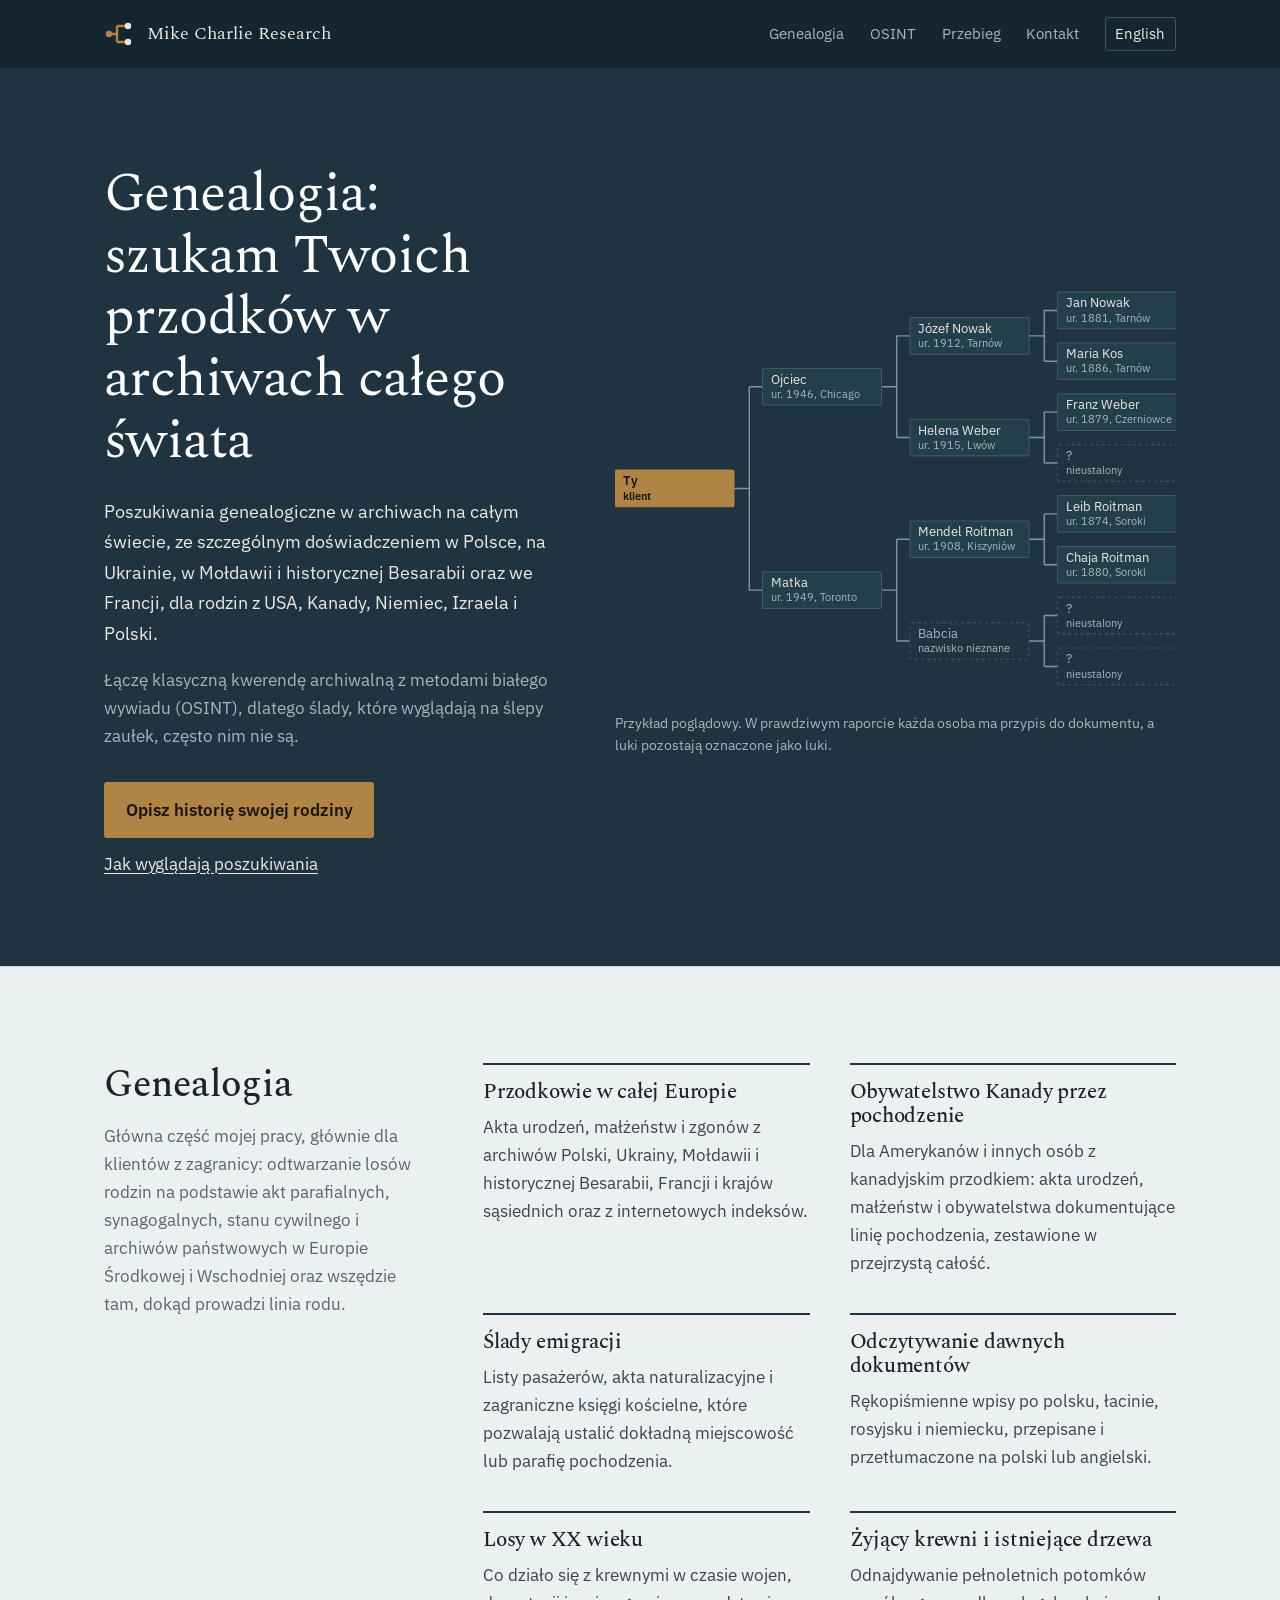
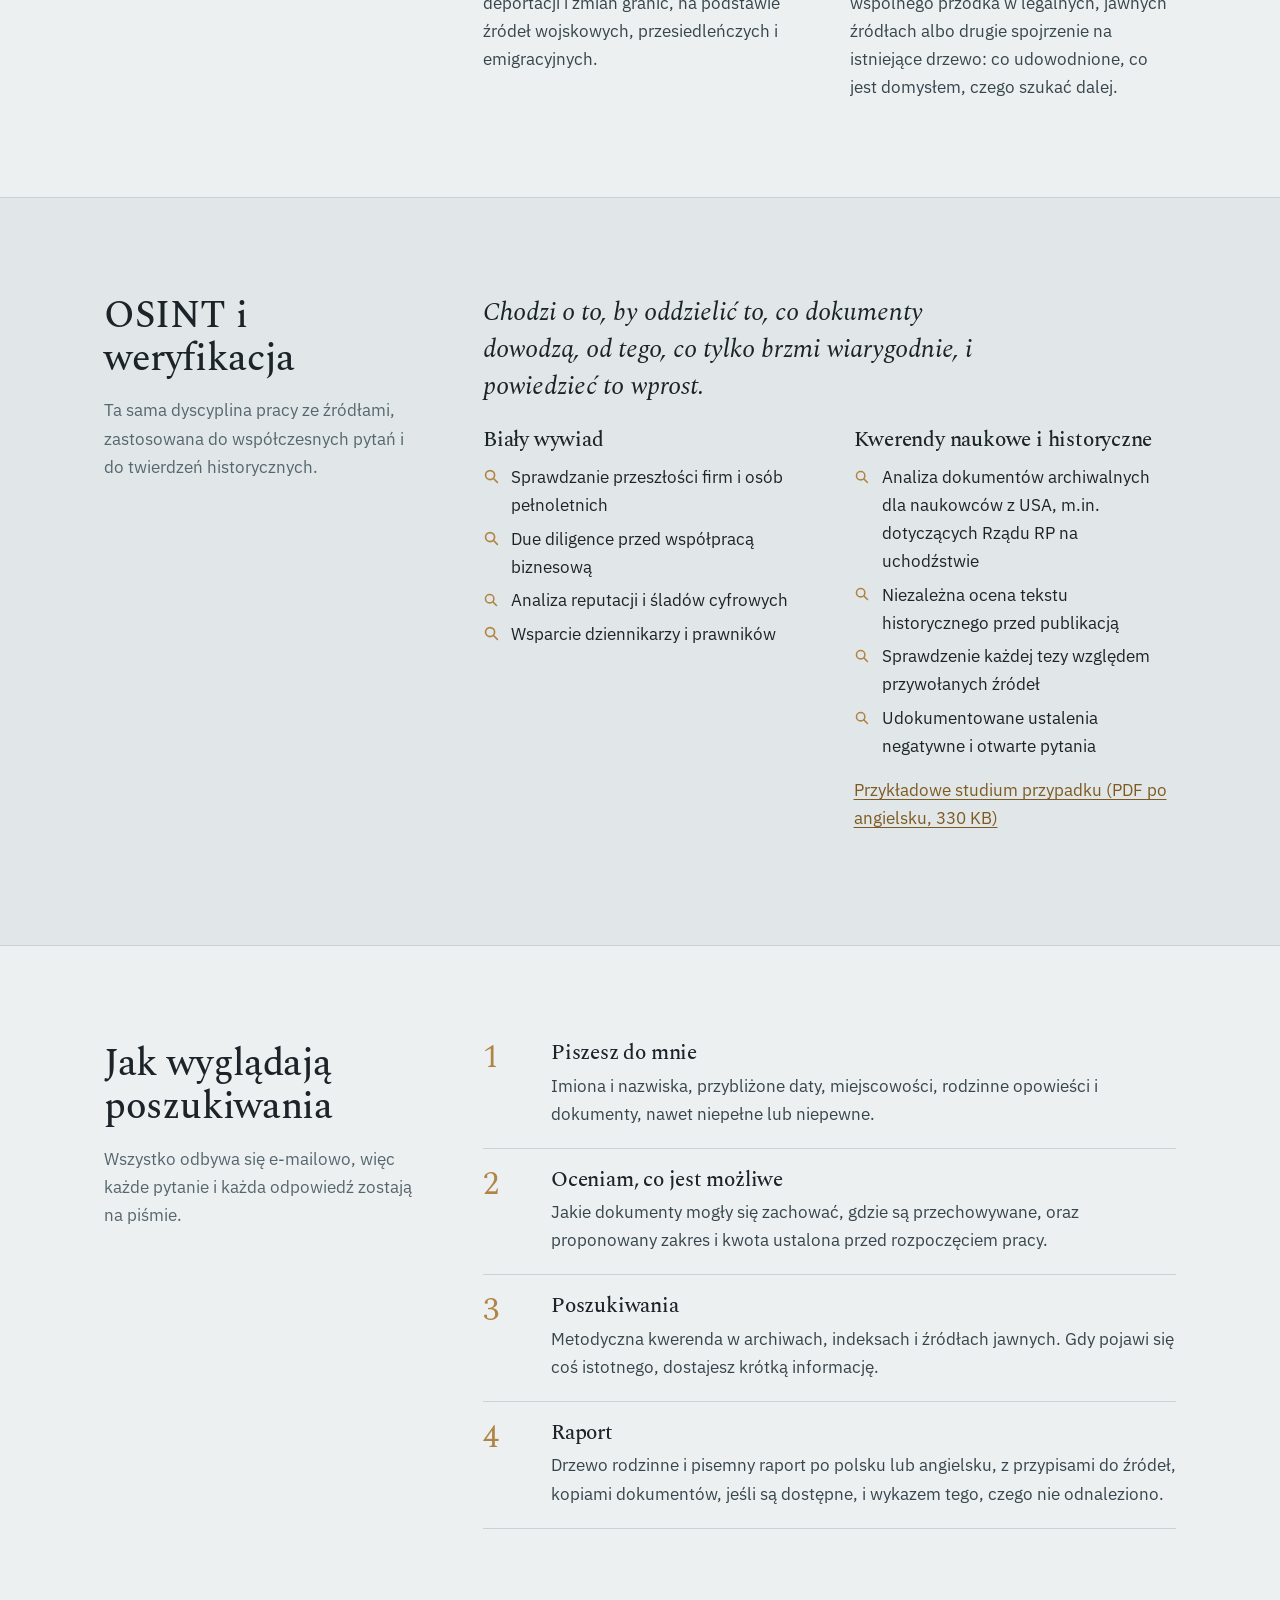
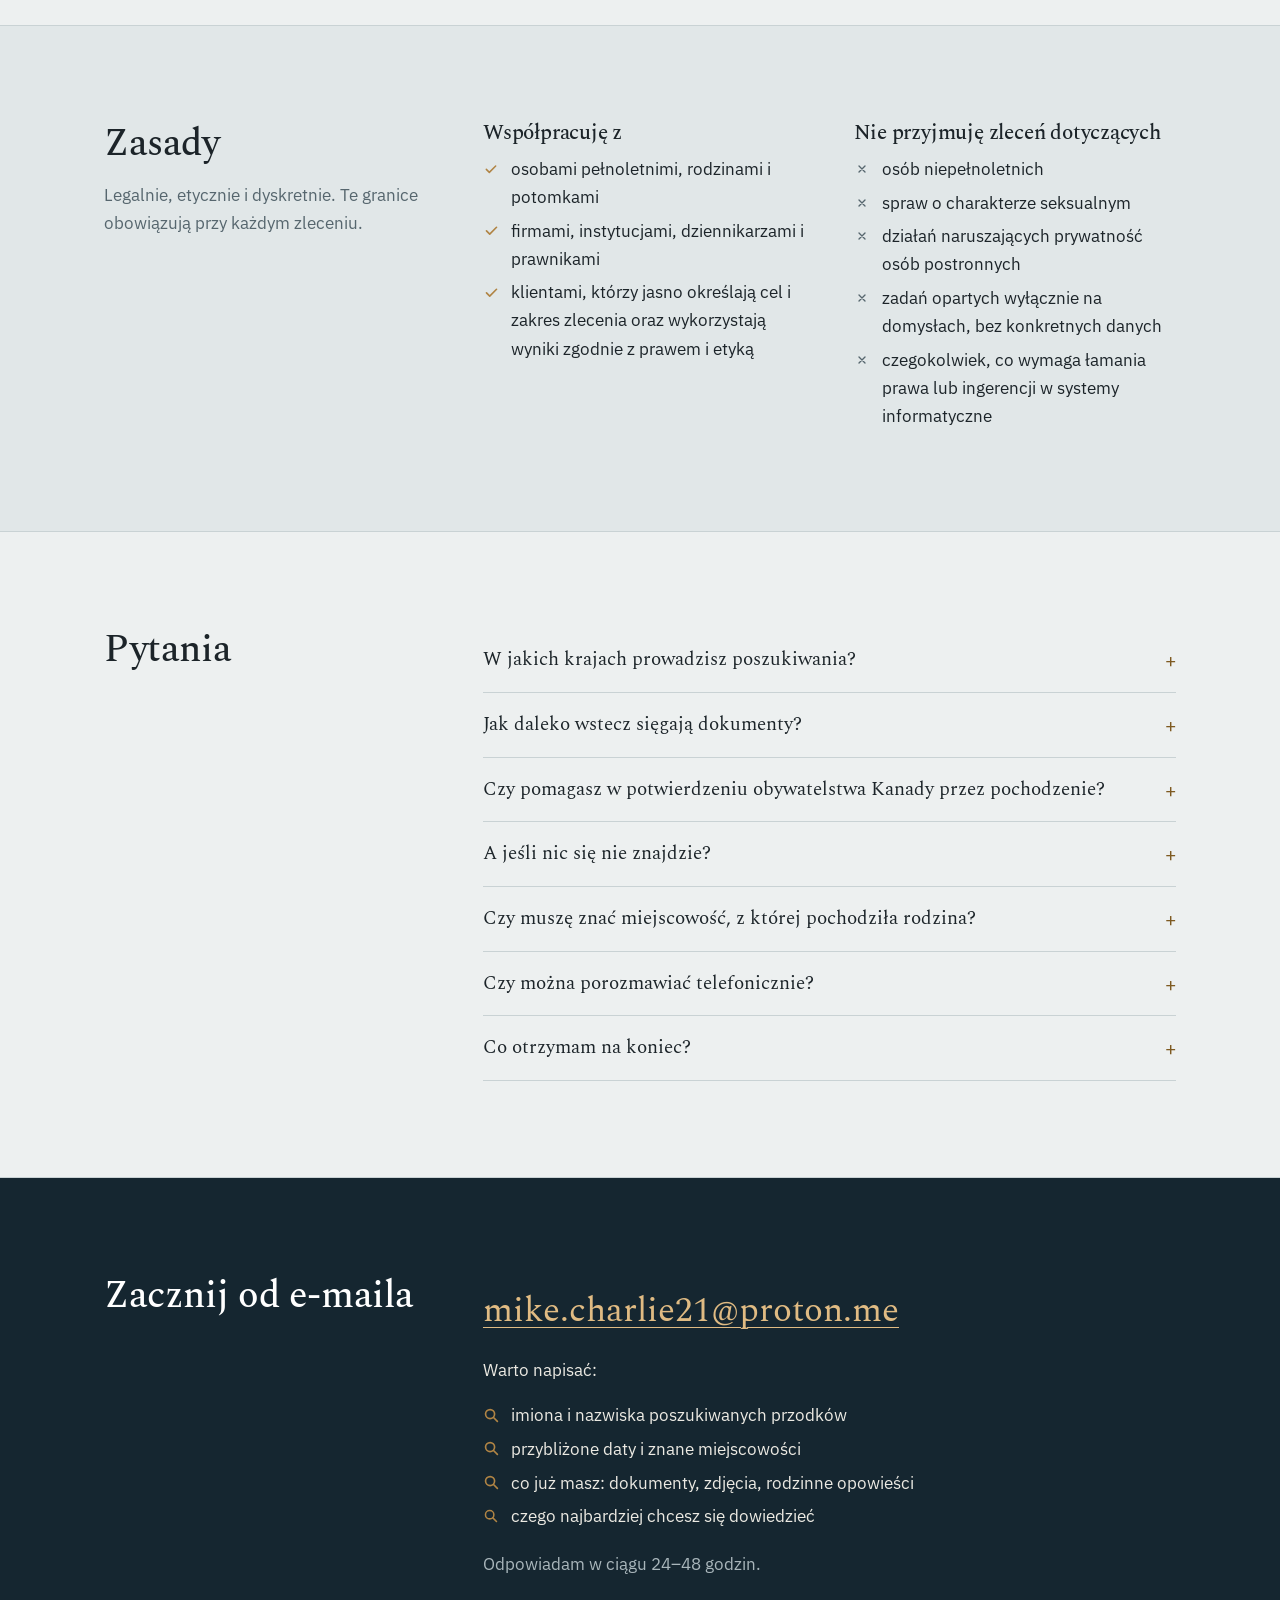
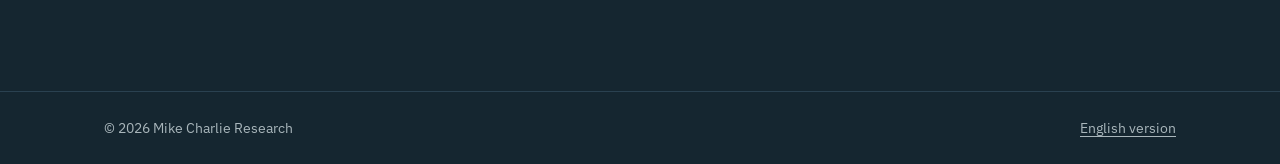
==== commit 4ac0a2a4: "Revert "Add register-and-magnifier drawing under the genealogy intro" This reverts commit 0624ac0.  " ====
--- a/pl/index.html
+++ b/pl/index.html
@@ -142,7 +142,6 @@
         <header>
           <h2>Genealogia</h2>
           <p>Główna część mojej pracy, głównie dla klientów z zagranicy: odtwarzanie losów rodzin na podstawie akt parafialnych, synagogalnych, stanu cywilnego i archiwów państwowych w Europie Środkowej i Wschodniej oraz wszędzie tam, dokąd prowadzi linia rodu.</p>
-          <svg class="art" viewBox="0 0 240 170" aria-hidden="true" focusable="false"><defs><clipPath id="lens"><circle cx="176" cy="92" r="23"/></clipPath></defs><path class="pg" d="M120 30C95 22 45 20 14 28V140C45 132 95 134 120 142ZM120 30C145 22 195 20 226 28V140C195 132 145 134 120 142Z"/><path class="rule" d="M36 32V136M142 32V136"/><path class="hd" d="M42 37H88M148 37H198"/><g class="tx"><path d="M42 46H104M148 46H206"/><path class="n" d="M24 46H31M130 46H137"/><path d="M42 58H92M148 58H196"/><path class="n" d="M24 58H31M130 58H137"/><path d="M42 70H108M148 70H212"/><path class="n" d="M24 70H31M130 70H137"/><path d="M42 82H86M148 82H190"/><path class="n" d="M24 82H31M130 82H137"/><path d="M42 94H100M148 94H204"/><path class="n" d="M24 94H31M130 94H137"/><path d="M42 106H96M148 106H184"/><path class="n" d="M24 106H31M130 106H137"/><path d="M42 118H106M148 118H208"/><path class="n" d="M24 118H31M130 118H137"/><path d="M42 130H80M148 130H198"/><path class="n" d="M24 130H31M130 130H137"/></g><circle class="glass" cx="176" cy="92" r="23"/><g clip-path="url(#lens)"><g class="tx zoom" transform="translate(176 92) scale(1.4) translate(-176 -92)"><path d="M42 46H104M148 46H206"/><path class="n" d="M24 46H31M130 46H137"/><path d="M42 58H92M148 58H196"/><path class="n" d="M24 58H31M130 58H137"/><path d="M42 70H108M148 70H212"/><path class="n" d="M24 70H31M130 70H137"/><path d="M42 82H86M148 82H190"/><path class="n" d="M24 82H31M130 82H137"/><path d="M42 94H100M148 94H204"/><path class="n" d="M24 94H31M130 94H137"/><path d="M42 106H96M148 106H184"/><path class="n" d="M24 106H31M130 106H137"/><path d="M42 118H106M148 118H208"/><path class="n" d="M24 118H31M130 118H137"/><path d="M42 130H80M148 130H198"/><path class="n" d="M24 130H31M130 130H137"/></g></g><circle class="rim" cx="176" cy="92" r="23"/><path class="handle" d="M193 109L212 128"/></svg>
         </header>
         <ul class="services">
           <li>
--- a/assets/styles.css
+++ b/assets/styles.css
@@ -152,18 +152,3 @@
 .site-foot { background: var(--ink-deep); color: var(--on-ink-muted); font-size: .9rem; border-top: 1px solid #2a4150; }
 .site-foot .wrap { display: flex; flex-wrap: wrap; justify-content: space-between; gap: .5rem 2rem; padding-top: 1.5rem; padding-bottom: 1.5rem; }
 .site-foot a { color: var(--on-ink-muted); }
-
-/* quiet drawing under a short section intro: a parish register under a magnifier */
-.split > header .art { display: block; width: min(100%, 15.5rem); margin-top: 2.75rem; }
-.art path, .art circle { fill: none; stroke-linecap: round; stroke-linejoin: round; }
-.art .pg { fill: var(--paper-2); stroke: #a3b2b7; stroke-width: 1.3; }
-.art .rule { stroke: var(--line); stroke-width: 1; }
-.art .hd { stroke: #8a9ba1; stroke-width: 2.2; }
-.art .tx path { stroke: #a3b2b7; stroke-width: 1.5; }
-.art .tx .n { stroke: var(--ochre); opacity: .55; }
-.art .glass { fill: var(--paper); }
-.art .zoom path { stroke: var(--ink); stroke-width: 1.4; }
-.art .zoom .n { stroke: var(--ochre-text); opacity: 1; }
-.art .rim { stroke: var(--ochre); stroke-width: 2.4; }
-.art .handle { stroke: var(--ochre); stroke-width: 5; }
-@media (max-width: 860px) { .split > header .art { display: none; } }
